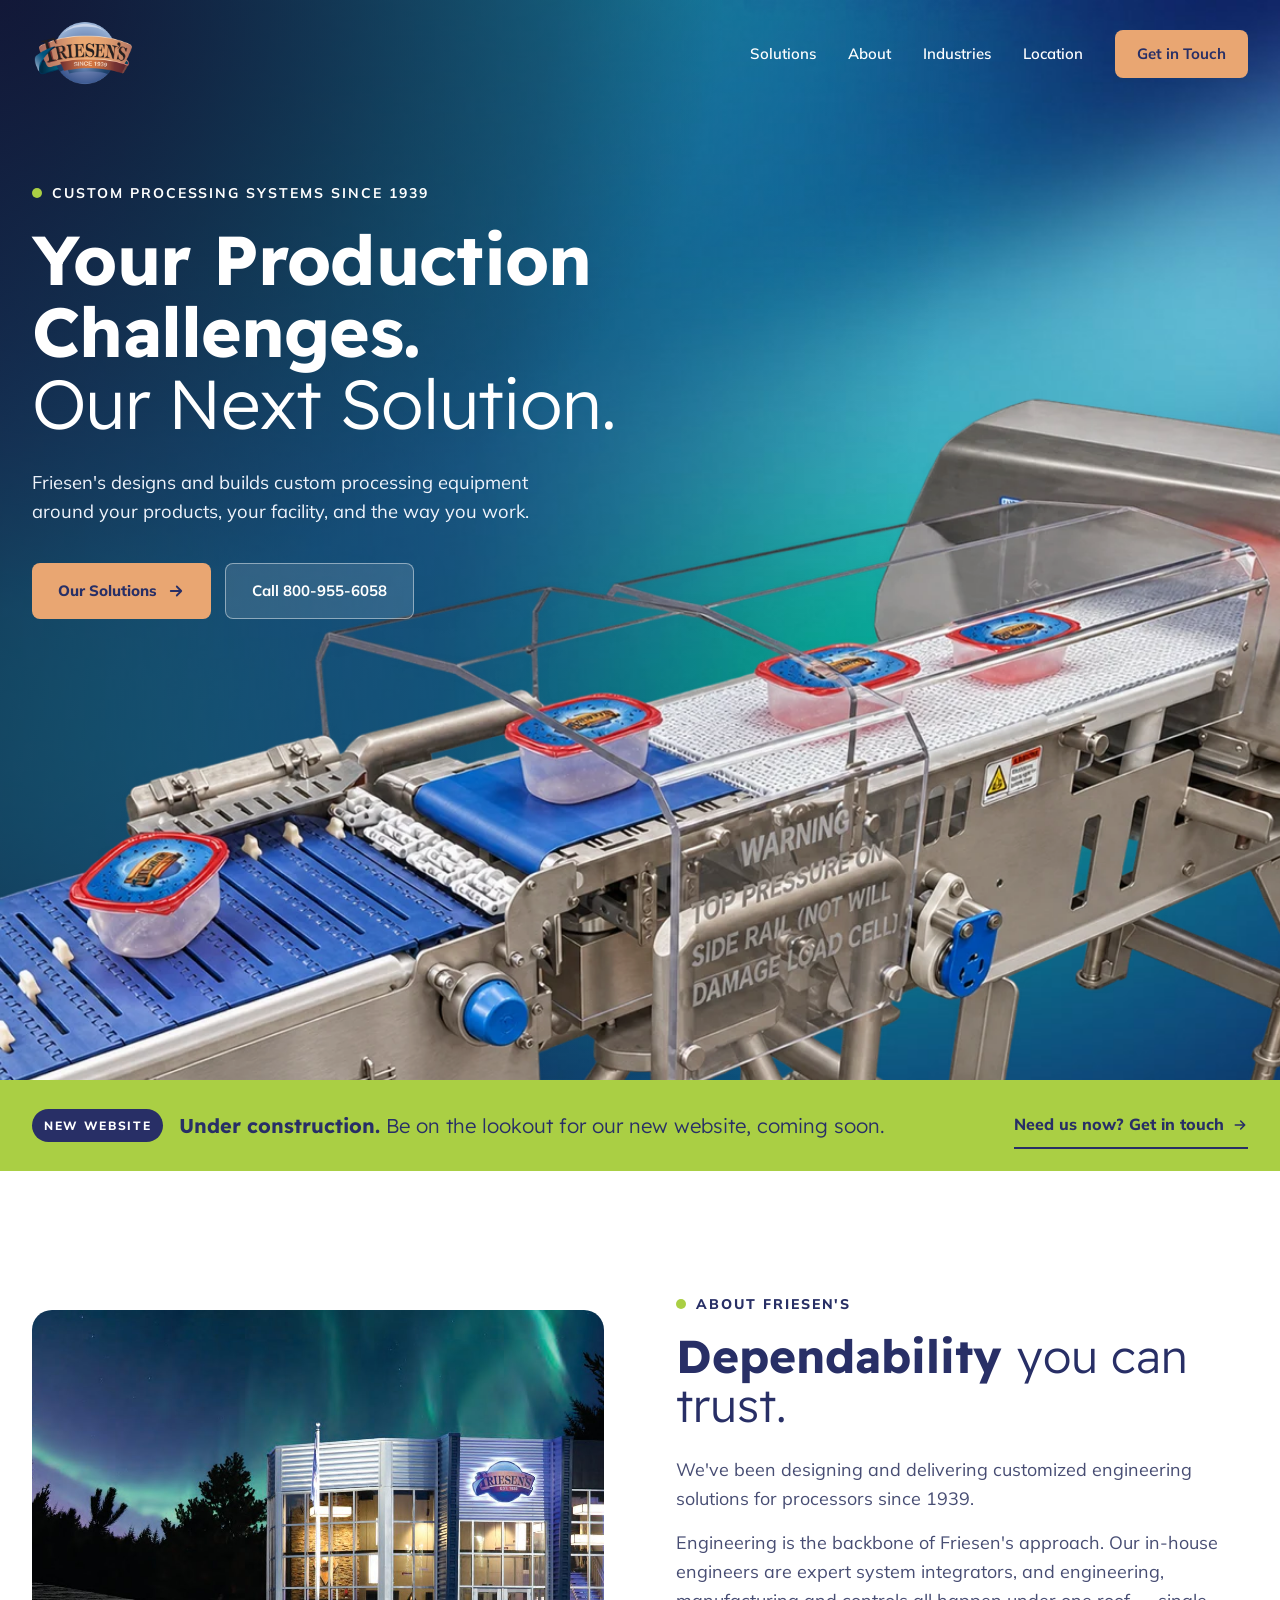
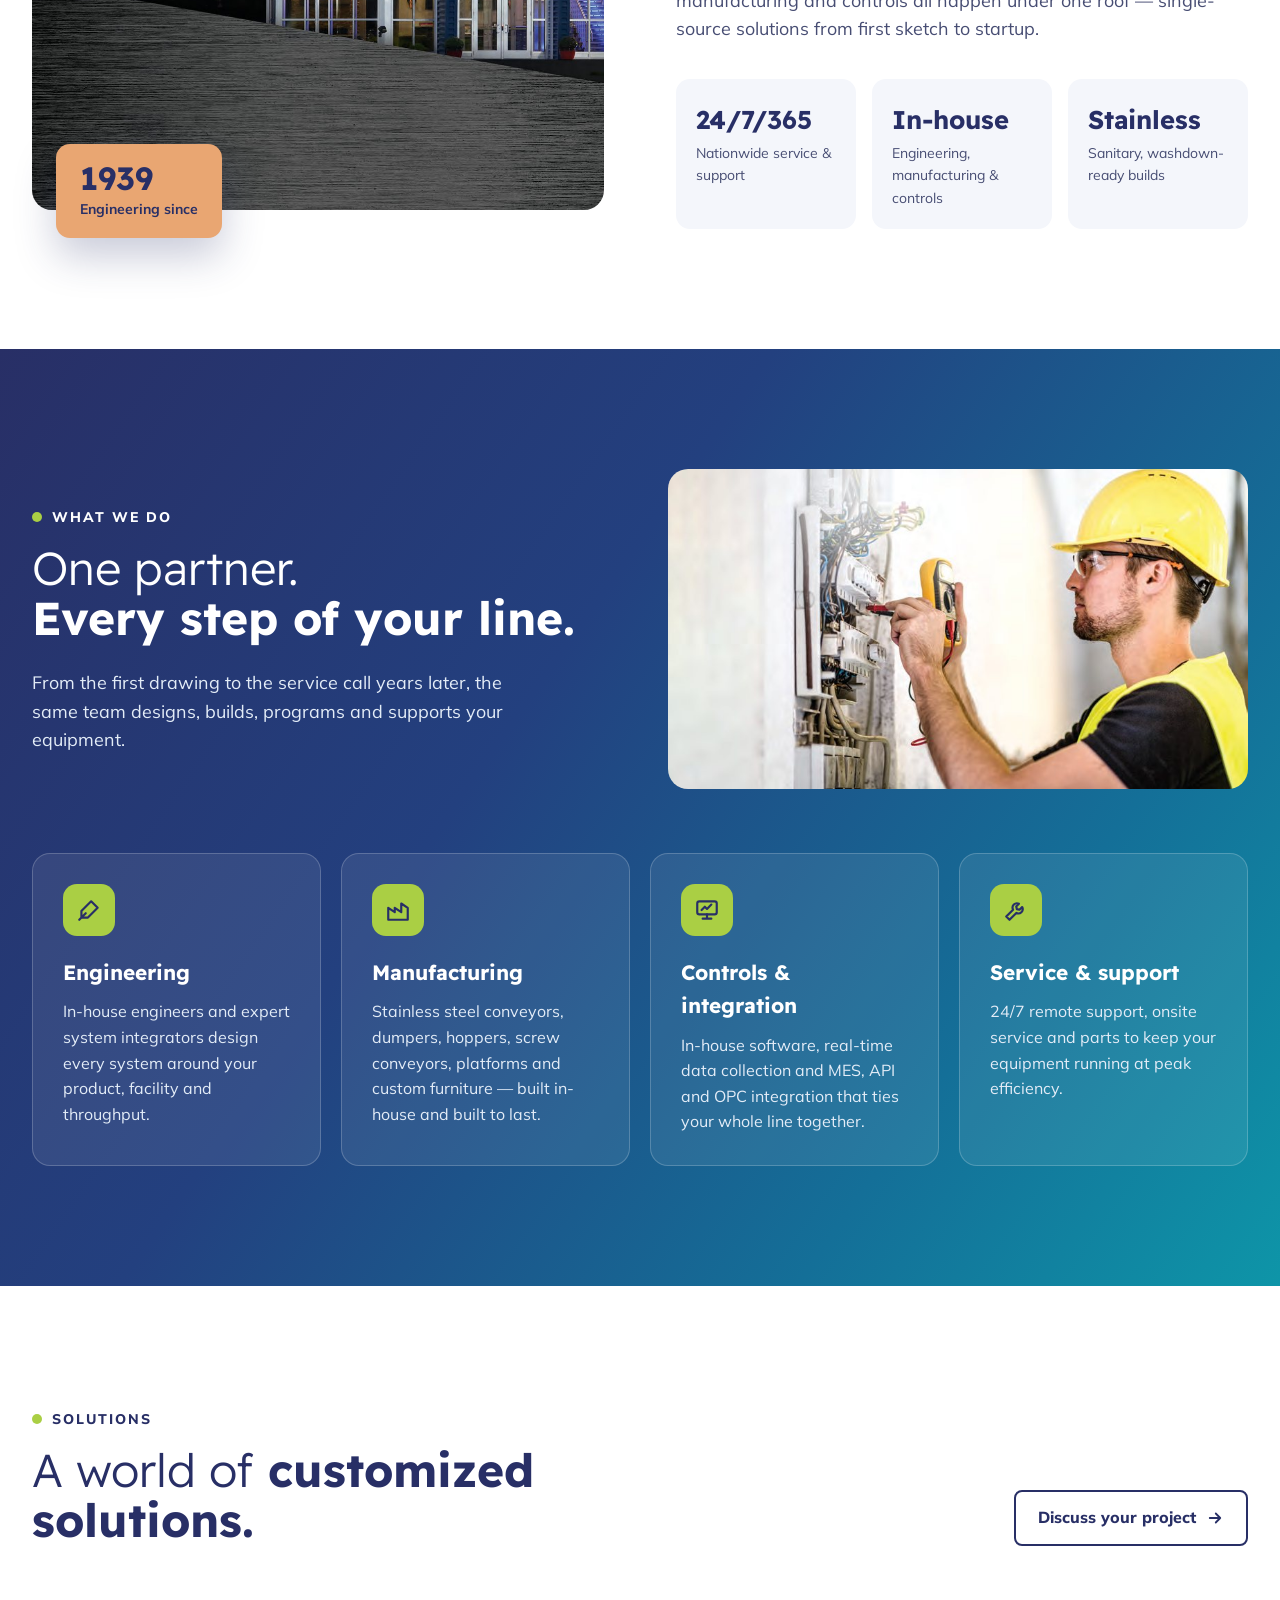
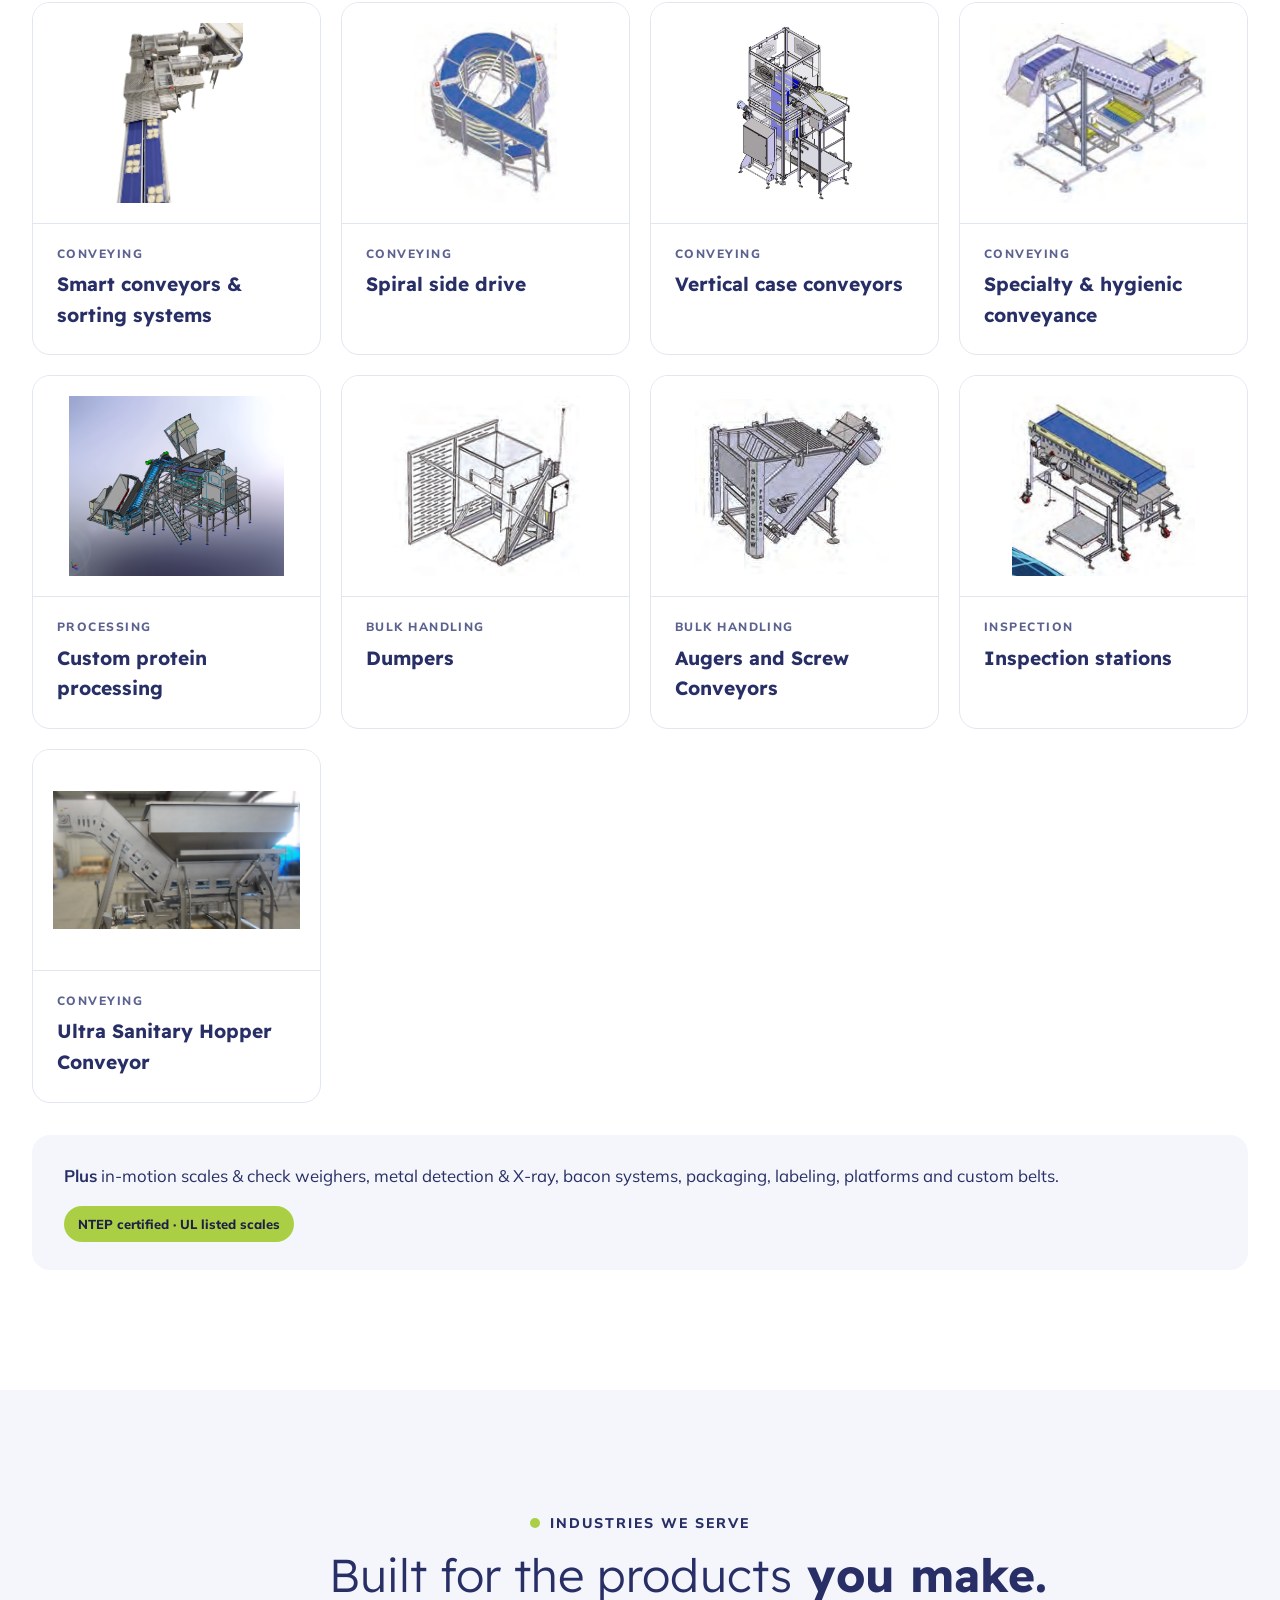
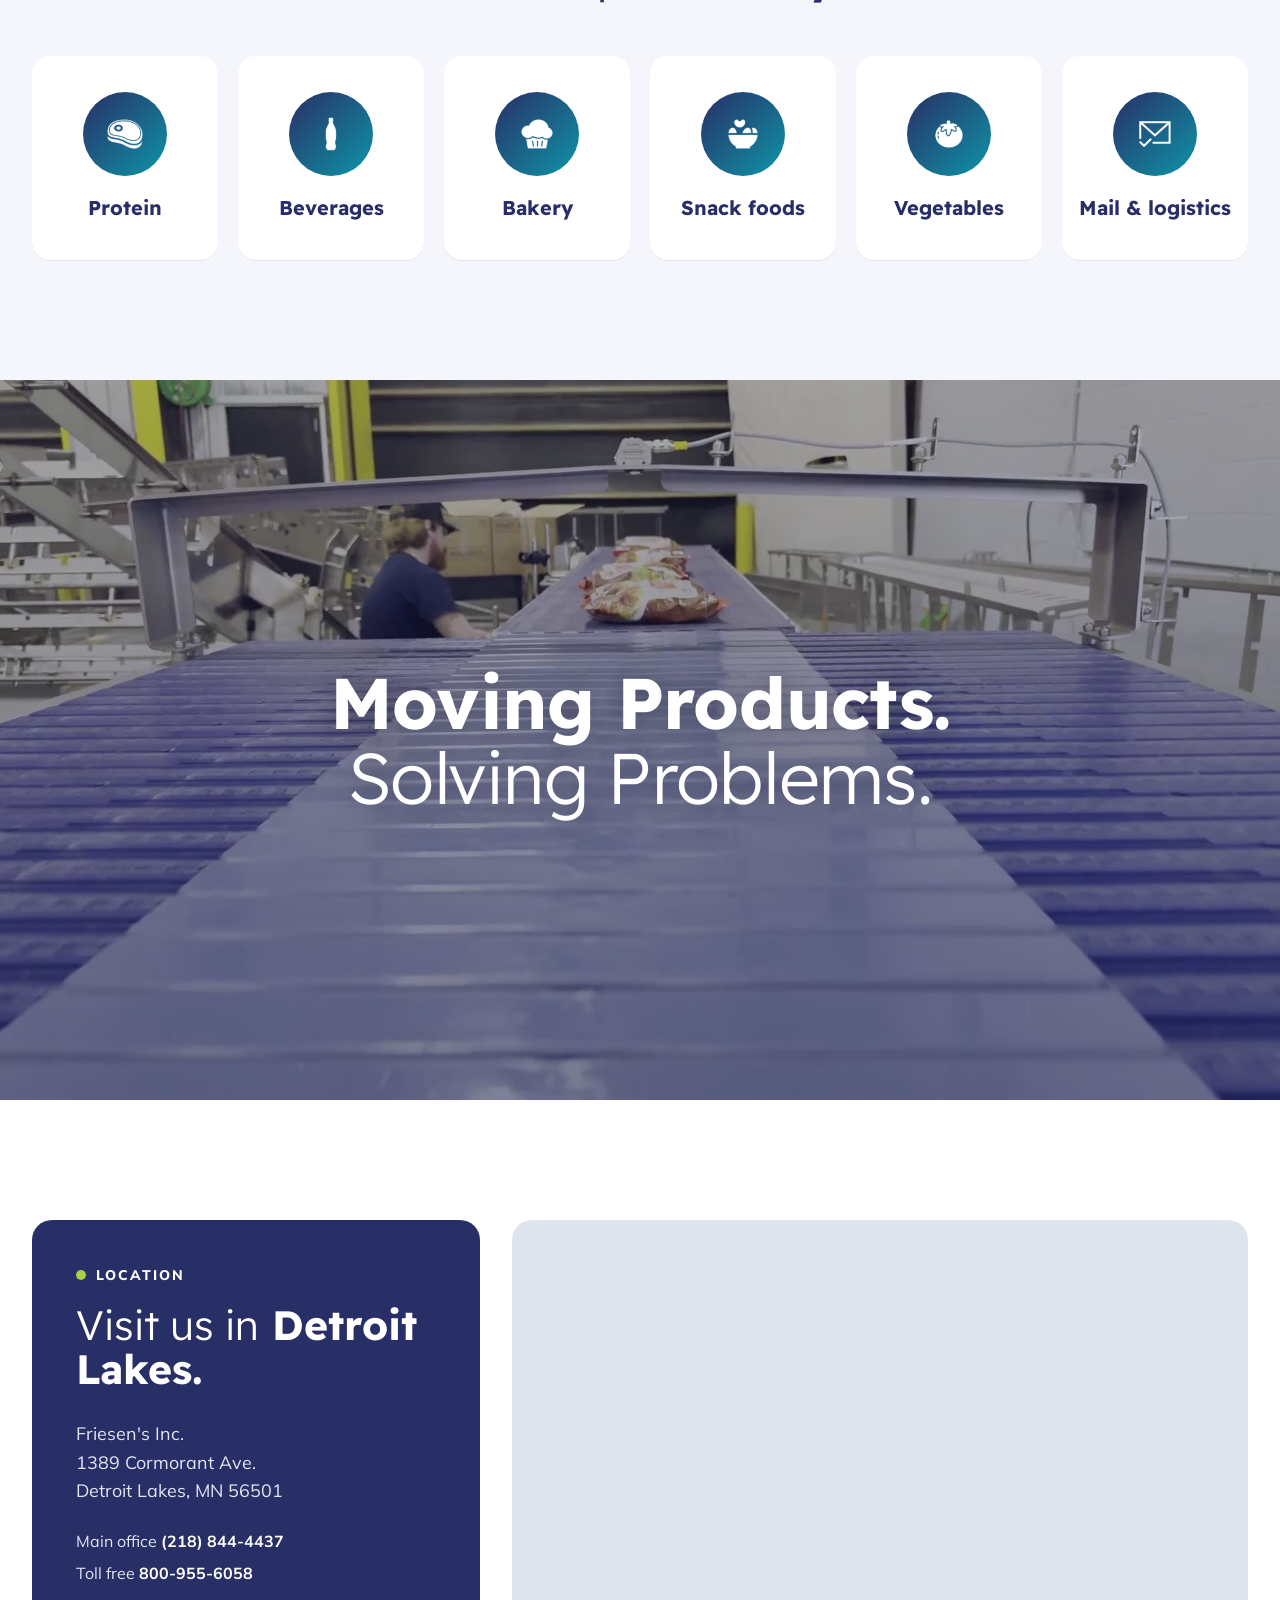
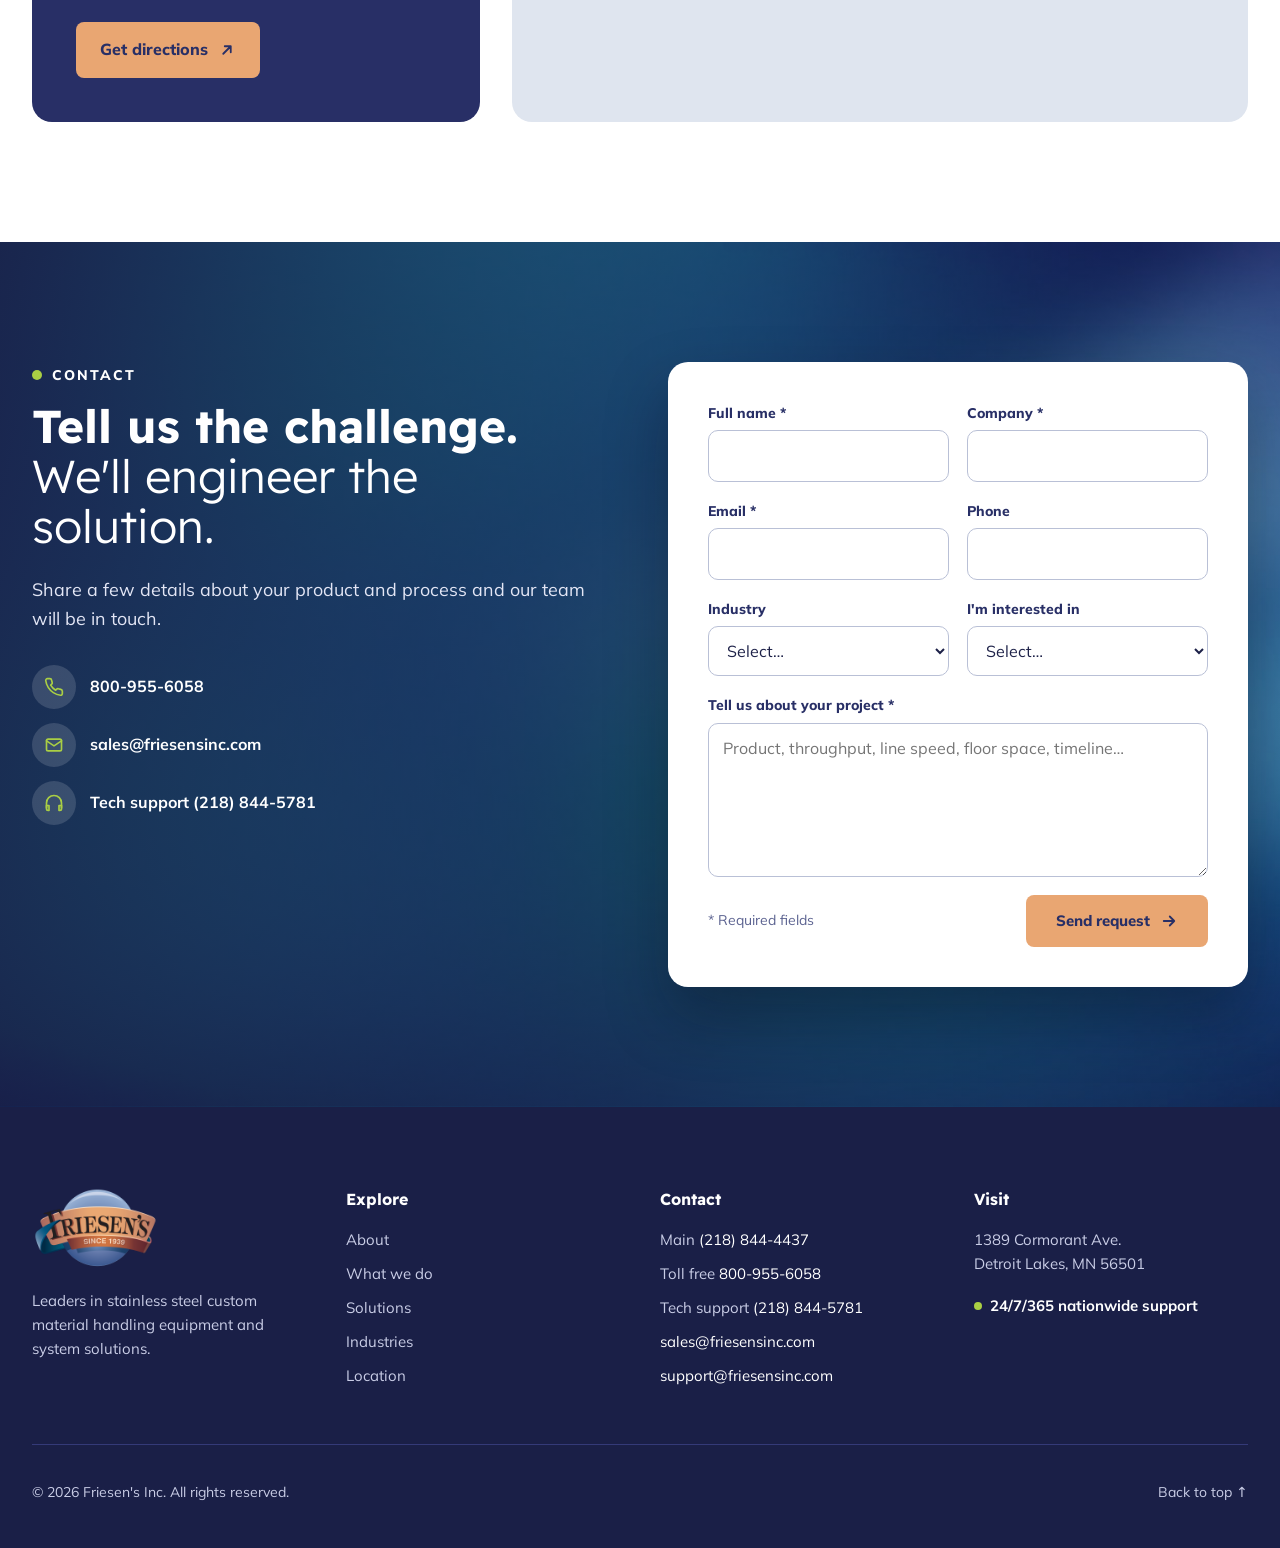
==== index.html @ 0dbba1cf "Fix mobile menu event binding" ====
<!doctype html>
<html lang="en">
<head>
<meta charset="utf-8">
<meta name="viewport" content="width=device-width, initial-scale=1">
<title>Friesen's Inc. — Custom Processing Equipment Since 1939</title>
<script src="./vendor/react.js"></script>
<script src="./vendor/react-dom.js"></script>
<script src="./support.js"></script>
</head>
<body>
<x-dc>
<helmet>
<link rel="preconnect" href="https://fonts.googleapis.com">
<link rel="stylesheet" href="https://fonts.googleapis.com/css2?family=Mulish:wght@400;600;700;800&amp;family=Readex+Pro:wght@300;700&amp;display=swap">
<style>
body{margin:0;background:#ffffff}
a{color:#282F66}a:hover{color:#1a1f47}
.mobile-menu-toggle{display:none}
@media (max-width: 760px){
  .site-header{padding:16px 20px!important;position:relative}
  .site-header__logo img{height:52px!important}
  .mobile-menu-toggle{display:inline-flex;align-items:center;justify-content:center;width:46px;height:46px;padding:0;border:1px solid rgba(255,255,255,.55);border-radius:8px;background:rgba(20,24,58,.55);color:#fff;cursor:pointer}
  .primary-nav{display:none!important;position:absolute;z-index:20;top:calc(100% - 4px);left:20px;right:20px;flex-direction:column;align-items:stretch!important;gap:4px!important;padding:12px;background:#282F66;border:1px solid rgba(255,255,255,.24);border-radius:12px;box-shadow:0 18px 36px rgba(8,10,30,.35)}
  .primary-nav.is-open{display:flex!important}
  .primary-nav a{padding:12px 14px!important}
  .primary-nav a:last-child{text-align:center;margin-top:4px}
}
</style>
</helmet>

<div style="font-family: 'Mulish', system-ui, sans-serif; color: #1d2148; background: #ffffff; width: 100%; line-height: 1.6; overflow-x: hidden">

<!-- HERO -->
<section id="top" style="position: relative; overflow: hidden; background-color: #1a1f47; background-image: linear-gradient(100deg, rgba(20,24,58,0.82) 0%, rgba(20,24,58,0.5) 38%, rgba(20,24,58,0) 68%), radial-gradient(ellipse at 0% 0%, rgba(8,10,30,0.9) 0%, rgba(8,10,30,0) 40%), url('./assets/1eb6f1b08d95fac8ca7e5b9ccd2fb1bd.jpg'); background-size: cover; background-position: center; color: #ffffff">
<header class="site-header" style="max-width: 1280px; margin: 0 auto; padding: 20px 32px; display: flex; flex-wrap: wrap; align-items: center; justify-content: space-between; gap: 16px">
<a class="site-header__logo" href="#top" style="display: block"><img src="./assets/1e3516575b241b6e0405d7996ae8eb9e.png" alt="Friesen's — Since 1939" style="height: 68px; width: auto; display: block"></a>
<button class="mobile-menu-toggle" type="button" aria-controls="primary-navigation" aria-expanded="false" aria-label="Open navigation menu"><svg width="24" height="24" viewBox="0 0 24 24" fill="none" stroke="currentColor" stroke-width="2.4" stroke-linecap="round" aria-hidden="true"><path d="M4 7h16M4 12h16M4 17h16"></path></svg></button>
<nav id="primary-navigation" class="primary-nav" aria-label="Main" style="display: flex; flex-wrap: wrap; align-items: center; gap: 4px 32px; font-size: 15px; font-weight: 600">
<a href="#solutions" style="color: #ffffff; text-decoration: none; padding: 12px 0">Solutions</a>
<a href="#about" style="color: #ffffff; text-decoration: none; padding: 12px 0">About</a>
<a href="#industries" style="color: #ffffff; text-decoration: none; padding: 12px 0">Industries</a>
<a href="#location" style="color: #ffffff; text-decoration: none; padding: 12px 0">Location</a>
<a href="#contact" style="color: #282F66; background: #E9A672; text-decoration: none; padding: 12px 22px; border-radius: 8px; font-weight: 700">Get in Touch</a>
</nav>
</header>

<div style="max-width: 1280px; margin: 0 auto; padding: 72px 32px 0">
<div style="max-width: 640px; position: relative; z-index: 2">
<p style="margin: 0 0 20px; display: inline-flex; align-items: center; gap: 10px; font-size: 14px; font-weight: 700; letter-spacing: 0.14em; text-transform: uppercase; color: #ffffff"><span style="width: 10px; height: 10px; border-radius: 50%; background: #AACF44; display: inline-block"></span>Custom processing systems since 1939</p>
<h1 style="margin: 0; font-family: 'Readex Pro', sans-serif; font-size: clamp(2.6rem, 5.4vw, 4.6rem); line-height: 1.04; letter-spacing: -0.01em"><span style="font-weight: 700; display: block">Your Production Challenges.</span><span style="font-weight: 300; display: block">Our Next Solution.</span></h1>
<p style="margin: 28px 0 0; max-width: 520px; font-size: 1.15rem; color: #eef3fb">Friesen's designs and builds custom processing equipment around your products, your facility, and the way you work.</p>
<div style="margin-top: 36px; display: flex; flex-wrap: wrap; gap: 14px">
<a href="#solutions" style="display: inline-flex; align-items: center; gap: 10px; background: #E9A672; color: #282F66; font-weight: 800; font-size: 15px; text-decoration: none; padding: 15px 26px; border-radius: 8px">Our Solutions <svg width="18" height="18" viewBox="0 0 24 24" fill="none" stroke="#282F66" stroke-width="2.4" stroke-linecap="round" stroke-linejoin="round" aria-hidden="true"><path d="M5 12h14M13 6l6 6-6 6"></path></svg></a>
<a href="tel:+18009556058" style="display: inline-flex; align-items: center; background: rgba(255,255,255,0.12); border: 1px solid rgba(255,255,255,0.45); color: #ffffff; font-weight: 700; font-size: 15px; text-decoration: none; padding: 15px 26px; border-radius: 8px">Call 800-955-6058</a>
</div>
</div>
</div>
<div style="display: flex; justify-content: flex-end; margin-top: clamp(-330px, calc((900px - 100vw) * 0.6), 0px)">
<img src="./assets/5bc4ce39b99a228aa10eaa068e9ea340.webp" alt="Friesen's stainless steel in-motion check weigher conveying four sealed containers" style="width: 1519px; height: 729px; display: block; margin-right: -2%; margin-bottom: -40px; object-fit: cover; object-position: 50% 0.0006%">
</div>
</section>

<!-- COMING SOON BANNER -->
<section aria-label="New website announcement" style="background: #AACF44; color: #282F66; position: relative; z-index: 3">
<div style="max-width: 1280px; margin: 0 auto; padding: 22px 32px; display: flex; flex-wrap: wrap; align-items: center; justify-content: space-between; gap: 14px 32px">
<div style="display: flex; align-items: center; gap: 16px; flex-wrap: wrap">
<span style="background: #282F66; color: #ffffff; font-size: 12px; font-weight: 800; letter-spacing: 0.14em; text-transform: uppercase; padding: 7px 12px; border-radius: 999px">New website</span>
<p style="margin: 0; font-family: 'Readex Pro', sans-serif; font-size: 1.25rem; line-height: 1.3"><span style="font-weight: 700">Under construction.</span> <span style="font-weight: 300">Be on the lookout for our new website, coming soon.</span></p>
</div>
<a href="#contact" style="display: inline-flex; align-items: center; gap: 8px; color: #282F66; font-weight: 800; text-decoration: none; padding: 10px 0; border-bottom: 2px solid #282F66">Need us now? Get in touch <svg width="16" height="16" viewBox="0 0 24 24" fill="none" stroke="#282F66" stroke-width="2.4" stroke-linecap="round" stroke-linejoin="round" aria-hidden="true"><path d="M5 12h14M13 6l6 6-6 6"></path></svg></a>
</div>
</section>

<!-- ABOUT -->
<section id="about" style="background: #ffffff">
<div style="max-width: 1280px; margin: 0 auto; padding: 120px 32px; display: grid; grid-template-columns: repeat(auto-fit, minmax(320px, 1fr)); gap: 72px; align-items: center">
<div style="position: relative">
<img src="./assets/18409050f7048c1a2decdba805d5f744.jpg" alt="Friesen's headquarters in Detroit Lakes, Minnesota, under the northern lights" style="width: 100%; height: 500px; object-fit: cover; border-radius: 20px; display: block">
<div style="position: absolute; left: 24px; bottom: -28px; background: #E9A672; color: #282F66; border-radius: 14px; padding: 18px 24px; box-shadow: 0 18px 40px rgba(40,47,102,0.25)">
<p style="margin: 0; font-family: 'Readex Pro', sans-serif; font-weight: 700; font-size: 2rem; line-height: 1">1939</p>
<p style="margin: 4px 0 0; font-size: 14px; font-weight: 700">Engineering since</p>
</div>
</div>
<div>
<p style="margin: 0 0 16px; display: inline-flex; align-items: center; gap: 10px; font-size: 14px; font-weight: 800; letter-spacing: 0.14em; text-transform: uppercase; color: #282F66"><span style="width: 10px; height: 10px; border-radius: 50%; background: #AACF44; display: inline-block"></span>About Friesen's</p>
<h2 style="margin: 0; font-family: 'Readex Pro', sans-serif; font-size: clamp(2.1rem, 3.6vw, 3.1rem); line-height: 1.08; color: #282F66"><span style="font-weight: 700">Dependability</span> <span style="font-weight: 300">you can trust.</span></h2>
<p style="margin: 24px 0 0; font-size: 1.12rem; color: #474d73">We've been designing and delivering customized engineering solutions for processors since 1939.</p>
<p style="margin: 16px 0 0; font-size: 1.12rem; color: #474d73">Engineering is the backbone of Friesen's approach. Our in-house engineers are expert system integrators, and engineering, manufacturing and controls all happen under one roof — single-source solutions from first sketch to startup.</p>
<div style="margin-top: 36px; display: grid; grid-template-columns: repeat(auto-fit, minmax(150px, 1fr)); gap: 16px">
<div style="background: #f4f6fb; border-radius: 14px; padding: 20px"><p style="margin: 0; font-family: 'Readex Pro', sans-serif; font-weight: 700; font-size: 1.6rem; color: #282F66">24/7/365</p><p style="margin: 2px 0 0; font-size: 14px; color: #474d73">Nationwide service &amp; support</p></div>
<div style="background: #f4f6fb; border-radius: 14px; padding: 20px"><p style="margin: 0; font-family: 'Readex Pro', sans-serif; font-weight: 700; font-size: 1.6rem; color: #282F66">In-house</p><p style="margin: 2px 0 0; font-size: 14px; color: #474d73">Engineering, manufacturing &amp; controls</p></div>
<div style="background: #f4f6fb; border-radius: 14px; padding: 20px"><p style="margin: 0; font-family: 'Readex Pro', sans-serif; font-weight: 700; font-size: 1.6rem; color: #282F66">Stainless</p><p style="margin: 2px 0 0; font-size: 14px; color: #474d73">Sanitary, washdown-ready builds</p></div>
</div>
</div>
</div>
</section>

<!-- WHAT WE DO -->
<section id="what" style="background: linear-gradient(125deg, #282F66 0%, #23407f 40%, #146f98 75%, #0e95a8 100%); color: #ffffff">
<div style="max-width: 1280px; margin: 0 auto; padding: 120px 32px">
<div style="display: grid; grid-template-columns: repeat(auto-fit, minmax(320px, 1fr)); gap: 56px; align-items: center">
<div>
<p style="margin: 0 0 16px; display: inline-flex; align-items: center; gap: 10px; font-size: 14px; font-weight: 800; letter-spacing: 0.14em; text-transform: uppercase; color: #ffffff"><span style="width: 10px; height: 10px; border-radius: 50%; background: #AACF44; display: inline-block"></span>What we do</p>
<h2 style="margin: 0; font-family: 'Readex Pro', sans-serif; font-size: clamp(2.1rem, 3.6vw, 3.1rem); line-height: 1.08"><span style="font-weight: 300">One partner.</span> <br><span style="font-weight: 700">Every step of your line.</span></h2>
<p style="margin: 24px 0 0; max-width: 520px; font-size: 1.12rem; color: #e3ecf7">From the first drawing to the service call years later, the same team designs, builds, programs and supports your equipment.</p>
</div>
<img src="./assets/85c69e1c82241e911e6d412fada69264.jpg" alt="Friesen's service technician working on an equipment control panel" style="width: 100%; height: 320px; object-fit: cover; object-position: 70% center; border-radius: 20px; display: block">
</div>
<div style="margin-top: 64px; display: grid; grid-template-columns: repeat(auto-fit, minmax(240px, 1fr)); gap: 20px">
<div style="background: rgba(255,255,255,0.08); border: 1px solid rgba(255,255,255,0.2); border-radius: 18px; padding: 30px">
<div style="width: 52px; height: 52px; border-radius: 14px; background: #AACF44; display: flex; align-items: center; justify-content: center"><svg width="26" height="26" viewBox="0 0 24 24" fill="none" stroke="#282F66" stroke-width="2" stroke-linecap="round" stroke-linejoin="round" aria-hidden="true"><path d="M3 21l6-6M14 4l6 6-9 9H5v-6z"></path></svg></div>
<h3 style="margin: 20px 0 10px; font-family: 'Readex Pro', sans-serif; font-weight: 700; font-size: 1.3rem">Engineering</h3>
<p style="margin: 0; color: #e3ecf7">In-house engineers and expert system integrators design every system around your product, facility and throughput.</p>
</div>
<div style="background: rgba(255,255,255,0.08); border: 1px solid rgba(255,255,255,0.2); border-radius: 18px; padding: 30px">
<div style="width: 52px; height: 52px; border-radius: 14px; background: #AACF44; display: flex; align-items: center; justify-content: center"><svg width="26" height="26" viewBox="0 0 24 24" fill="none" stroke="#282F66" stroke-width="2" stroke-linecap="round" stroke-linejoin="round" aria-hidden="true"><path d="M3 21V10l6 4V10l6 4V6l6 4v11z"></path></svg></div>
<h3 style="margin: 20px 0 10px; font-family: 'Readex Pro', sans-serif; font-weight: 700; font-size: 1.3rem">Manufacturing</h3>
<p style="margin: 0; color: #e3ecf7">Stainless steel conveyors, dumpers, hoppers, screw conveyors, platforms and custom furniture — built in-house and built to last.</p>
</div>
<div style="background: rgba(255,255,255,0.08); border: 1px solid rgba(255,255,255,0.2); border-radius: 18px; padding: 30px">
<div style="width: 52px; height: 52px; border-radius: 14px; background: #AACF44; display: flex; align-items: center; justify-content: center"><svg width="26" height="26" viewBox="0 0 24 24" fill="none" stroke="#282F66" stroke-width="2" stroke-linecap="round" stroke-linejoin="round" aria-hidden="true"><rect x="3" y="4" width="18" height="12" rx="2"></rect><path d="M8 20h8M12 16v4M7 12l3-3 2 2 4-4"></path></svg></div>
<h3 style="margin: 20px 0 10px; font-family: 'Readex Pro', sans-serif; font-weight: 700; font-size: 1.3rem">Controls &amp; integration</h3>
<p style="margin: 0; color: #e3ecf7">In-house software, real-time data collection and MES, API and OPC integration that ties your whole line together.</p>
</div>
<div style="background: rgba(255,255,255,0.08); border: 1px solid rgba(255,255,255,0.2); border-radius: 18px; padding: 30px">
<div style="width: 52px; height: 52px; border-radius: 14px; background: #AACF44; display: flex; align-items: center; justify-content: center"><svg width="26" height="26" viewBox="0 0 24 24" fill="none" stroke="#282F66" stroke-width="2" stroke-linecap="round" stroke-linejoin="round" aria-hidden="true"><path d="M14.7 6.3a4 4 0 0 0-5.4 5.4L3 18l3 3 6.3-6.3a4 4 0 0 0 5.4-5.4l-2.5 2.5-2.4-.6-.6-2.4z"></path></svg></div>
<h3 style="margin: 20px 0 10px; font-family: 'Readex Pro', sans-serif; font-weight: 700; font-size: 1.3rem">Service &amp; support</h3>
<p style="margin: 0; color: #e3ecf7">24/7 remote support, onsite service and parts to keep your equipment running at peak efficiency.</p>
</div>
</div>
</div>
</section>

<!-- SOLUTIONS -->
<section id="solutions" style="background: #ffffff">
<div style="max-width: 1280px; margin: 0 auto; padding: 120px 32px">
<div style="display: flex; flex-wrap: wrap; justify-content: space-between; align-items: flex-end; gap: 24px">
<div style="max-width: 640px">
<p style="margin: 0 0 16px; display: inline-flex; align-items: center; gap: 10px; font-size: 14px; font-weight: 800; letter-spacing: 0.14em; text-transform: uppercase; color: #282F66"><span style="width: 10px; height: 10px; border-radius: 50%; background: #AACF44; display: inline-block"></span>Solutions</p>
<h2 style="margin: 0; font-family: 'Readex Pro', sans-serif; font-size: clamp(2.1rem, 3.6vw, 3.1rem); line-height: 1.08; color: #282F66"><span style="font-weight: 300">A world of</span> <span style="font-weight: 700">customized solutions.</span></h2>
</div>
<a href="#contact" style="display: inline-flex; align-items: center; gap: 10px; border: 2px solid #282F66; color: #282F66; font-weight: 800; text-decoration: none; padding: 13px 22px; border-radius: 8px">Discuss your project <svg width="18" height="18" viewBox="0 0 24 24" fill="none" stroke="#282F66" stroke-width="2.4" stroke-linecap="round" stroke-linejoin="round" aria-hidden="true"><path d="M5 12h14M13 6l6 6-6 6"></path></svg></a>
</div>
<div style="margin-top: 56px; display: grid; grid-template-columns: repeat(auto-fit, minmax(250px, 1fr)); gap: 20px">
<article style="border: 1px solid #e2e6f0; border-radius: 18px; overflow: hidden; background: #ffffff"><div style="height: 220px; background: #ffffff; display: flex; align-items: center; justify-content: center; padding: 20px; box-sizing: border-box"><img src="./assets/collator.jpg" alt="Smart conveyors and sorting systems" style="max-width: 100%; max-height: 100%; object-fit: contain; display: block"></div><div style="padding: 20px 24px 24px; border-top: 1px solid #e2e6f0"><p style="margin: 0; font-size: 12px; font-weight: 800; letter-spacing: 0.12em; text-transform: uppercase; color: #5b6290">Conveying</p><h3 style="margin: 6px 0 0; font-family: 'Readex Pro', sans-serif; font-weight: 700; font-size: 1.2rem; color: #282F66">Smart conveyors &amp; sorting systems</h3></div></article>
<article style="border: 1px solid #e2e6f0; border-radius: 18px; overflow: hidden; background: #ffffff"><div style="height: 220px; background: #ffffff; display: flex; align-items: center; justify-content: center; padding: 20px; box-sizing: border-box"><img src="./assets/fa4b4d846d89e28dd149f9c41123727f.jpg" alt="Spiral side drive conveyor" style="max-width: 100%; max-height: 100%; object-fit: contain; display: block"></div><div style="padding: 20px 24px 24px; border-top: 1px solid #e2e6f0"><p style="margin: 0; font-size: 12px; font-weight: 800; letter-spacing: 0.12em; text-transform: uppercase; color: #5b6290">Conveying</p><h3 style="margin: 6px 0 0; font-family: 'Readex Pro', sans-serif; font-weight: 700; font-size: 1.2rem; color: #282F66">Spiral side drive</h3></div></article>
<article style="border: 1px solid #e2e6f0; border-radius: 18px; overflow: hidden; background: #ffffff"><div style="height: 220px; background: #ffffff; display: flex; align-items: center; justify-content: center; padding: 20px; box-sizing: border-box"><img src="./assets/685ecee85859548f164c4c062e20130c.jpg" alt="Friesen's vertical case conveyor with guarded tower and infeed and outfeed conveyors" style="max-width: 100%; max-height: 100%; object-fit: contain; display: block"></div><div style="padding: 20px 24px 24px; border-top: 1px solid #e2e6f0"><p style="margin: 0; font-size: 12px; font-weight: 800; letter-spacing: 0.12em; text-transform: uppercase; color: #5b6290">Conveying</p><h3 style="margin: 6px 0 0; font-family: 'Readex Pro', sans-serif; font-weight: 700; font-size: 1.2rem; color: #282F66">Vertical case conveyors</h3></div></article>
<article style="border: 1px solid #e2e6f0; border-radius: 18px; overflow: hidden; background: #ffffff"><div style="height: 220px; background: #ffffff; display: flex; align-items: center; justify-content: center; padding: 20px; box-sizing: border-box"><img src="./assets/6e0afd8aef1d6e9126657211b9696d10.jpg" alt="Specialty and hygienic conveyance" style="max-width: 100%; max-height: 100%; object-fit: contain; display: block"></div><div style="padding: 20px 24px 24px; border-top: 1px solid #e2e6f0"><p style="margin: 0; font-size: 12px; font-weight: 800; letter-spacing: 0.12em; text-transform: uppercase; color: #5b6290">Conveying</p><h3 style="margin: 6px 0 0; font-family: 'Readex Pro', sans-serif; font-weight: 700; font-size: 1.2rem; color: #282F66">Specialty &amp; hygienic conveyance</h3></div></article>
<article style="border: 1px solid #e2e6f0; border-radius: 18px; overflow: hidden; background: #ffffff"><div style="height: 220px; background: #ffffff; display: flex; align-items: center; justify-content: center; padding: 20px; box-sizing: border-box"><img src="./assets/custom-protein-processing.png" alt="Custom protein processing equipment" style="max-width: 100%; max-height: 100%; object-fit: contain; display: block"></div><div style="padding: 20px 24px 24px; border-top: 1px solid #e2e6f0"><p style="margin: 0; font-size: 12px; font-weight: 800; letter-spacing: 0.12em; text-transform: uppercase; color: #5b6290">Processing</p><h3 style="margin: 6px 0 0; font-family: 'Readex Pro', sans-serif; font-weight: 700; font-size: 1.2rem; color: #282F66">Custom protein processing</h3></div></article>
<article style="border: 1px solid #e2e6f0; border-radius: 18px; overflow: hidden; background: #ffffff"><div style="height: 220px; background: #ffffff; display: flex; align-items: center; justify-content: center; padding: 20px; box-sizing: border-box"><img src="./assets/dumper.png" alt="Dumper" style="max-width: 100%; max-height: 100%; object-fit: contain; display: block"></div><div style="padding: 20px 24px 24px; border-top: 1px solid #e2e6f0"><p style="margin: 0; font-size: 12px; font-weight: 800; letter-spacing: 0.12em; text-transform: uppercase; color: #5b6290">Bulk handling</p><h3 style="margin: 6px 0 0; font-family: 'Readex Pro', sans-serif; font-weight: 700; font-size: 1.2rem; color: #282F66">Dumpers</h3></div></article>
<article style="border: 1px solid #e2e6f0; border-radius: 18px; overflow: hidden; background: #ffffff"><div style="height: 220px; background: #ffffff; display: flex; align-items: center; justify-content: center; padding: 20px; box-sizing: border-box"><img src="./assets/534174ec45a9ef37d22b2ddf95ccb1c2.jpg" alt="Augers and Screw Conveyors" style="max-width: 100%; max-height: 100%; object-fit: contain; display: block"></div><div style="padding: 20px 24px 24px; border-top: 1px solid #e2e6f0"><p style="margin: 0; font-size: 12px; font-weight: 800; letter-spacing: 0.12em; text-transform: uppercase; color: #5b6290">Bulk handling</p><h3 style="margin: 6px 0 0; font-family: 'Readex Pro', sans-serif; font-weight: 700; font-size: 1.2rem; color: #282F66">Augers and Screw Conveyors</h3></div></article>
<article style="border: 1px solid #e2e6f0; border-radius: 18px; overflow: hidden; background: #ffffff"><div style="height: 220px; background: #ffffff; display: flex; align-items: center; justify-content: center; padding: 20px; box-sizing: border-box"><img src="./assets/3187e63a925943d99ab60d3bec686664.jpg" alt="Inspection station" style="max-width: 100%; max-height: 100%; object-fit: contain; display: block"></div><div style="padding: 20px 24px 24px; border-top: 1px solid #e2e6f0"><p style="margin: 0; font-size: 12px; font-weight: 800; letter-spacing: 0.12em; text-transform: uppercase; color: #5b6290">Inspection</p><h3 style="margin: 6px 0 0; font-family: 'Readex Pro', sans-serif; font-weight: 700; font-size: 1.2rem; color: #282F66">Inspection stations</h3></div></article>
<article style="border: 1px solid #e2e6f0; border-radius: 18px; overflow: hidden; background: #ffffff"><div style="height: 220px; background: #ffffff; display: flex; align-items: center; justify-content: center; padding: 20px; box-sizing: border-box"><img src="./assets/ultra-sanitary-hopper-conveyor.jpg" alt="Ultra Sanitary Hopper Conveyor" style="max-width: 100%; max-height: 100%; object-fit: contain; display: block"></div><div style="padding: 20px 24px 24px; border-top: 1px solid #e2e6f0"><p style="margin: 0; font-size: 12px; font-weight: 800; letter-spacing: 0.12em; text-transform: uppercase; color: #5b6290">Conveying</p><h3 style="margin: 6px 0 0; font-family: 'Readex Pro', sans-serif; font-weight: 700; font-size: 1.2rem; color: #282F66">Ultra Sanitary Hopper Conveyor</h3></div></article>
</div>
<div style="margin-top: 32px; background: #f4f6fb; border-radius: 18px; padding: 28px 32px; display: flex; flex-wrap: wrap; align-items: center; justify-content: space-between; gap: 16px">
<p style="margin: 0; font-size: 1.05rem; color: #282F66"><strong>Plus</strong> in-motion scales &amp; check weighers, metal detection &amp; X-ray, bacon systems, packaging, labeling, platforms and custom belts.</p>
<span style="display: inline-flex; align-items: center; gap: 8px; background: #AACF44; color: #1d2148; font-size: 13px; font-weight: 800; padding: 8px 14px; border-radius: 999px">NTEP certified · UL listed scales</span>
</div>
</div>
</section>

<!-- INDUSTRIES -->
<section id="industries" style="background: #f4f6fb">
<div style="max-width: 1280px; margin: 0 auto; padding: 120px 32px">
<div style="text-align: center; max-width: 680px; margin: 0 auto">
<p style="margin: 0 0 16px; display: inline-flex; align-items: center; gap: 10px; font-size: 14px; font-weight: 800; letter-spacing: 0.14em; text-transform: uppercase; color: #282F66"><span style="width: 10px; height: 10px; border-radius: 50%; background: #AACF44; display: inline-block"></span>Industries we serve</p>
<h2 style="margin: 0; font-family: 'Readex Pro', sans-serif; font-size: clamp(2.1rem, 3.6vw, 3.1rem); line-height: 1.08; color: #282F66; width: 775px"><span style="font-weight: 300">Built for the products</span> <span style="font-weight: 700">you make.</span></h2>
</div>
<ul style="margin: 56px auto 0; padding: 0; list-style: none; display: grid; grid-template-columns: repeat(6, minmax(0, 1fr)); gap: clamp(10px, 2vw, 20px)">
<li style="background: #ffffff; border-radius: 18px; padding: clamp(18px, 3vw, 36px) 12px; display: flex; flex-direction: column; align-items: center; justify-content: center; text-align: center; gap: 16px; box-shadow: 0 1px 0 #e2e6f0"><div style="flex: 0 0 auto; width: clamp(56px, 7vw, 84px); height: clamp(56px, 7vw, 84px); border-radius: 50%; background: linear-gradient(135deg, #282F66 0%, #0e95a8 100%); display: flex; align-items: center; justify-content: center"><img src="./assets/295e43d3253833dabc4f1f564cb04486.png" alt="" style="height: 34px; width: auto; display: block"></div><h3 style="margin: 0; font-family: 'Readex Pro', sans-serif; font-weight: 700; font-size: 1.25rem; color: #282F66">Protein</h3></li>
<li style="background: #ffffff; border-radius: 18px; padding: clamp(18px, 3vw, 36px) 12px; display: flex; flex-direction: column; align-items: center; justify-content: center; text-align: center; gap: 16px; box-shadow: 0 1px 0 #e2e6f0"><div style="flex: 0 0 auto; width: clamp(56px, 7vw, 84px); height: clamp(56px, 7vw, 84px); border-radius: 50%; background: linear-gradient(135deg, #282F66 0%, #0e95a8 100%); display: flex; align-items: center; justify-content: center"><img src="./assets/8ae926a3d9b44478f7dff282a82527e7.png" alt="" style="height: 38px; width: auto; display: block"></div><h3 style="margin: 0; font-family: 'Readex Pro', sans-serif; font-weight: 700; font-size: 1.25rem; color: #282F66">Beverages</h3></li>
<li style="background: #ffffff; border-radius: 18px; padding: clamp(18px, 3vw, 36px) 12px; display: flex; flex-direction: column; align-items: center; justify-content: center; text-align: center; gap: 16px; box-shadow: 0 1px 0 #e2e6f0"><div style="flex: 0 0 auto; width: clamp(56px, 7vw, 84px); height: clamp(56px, 7vw, 84px); border-radius: 50%; background: linear-gradient(135deg, #282F66 0%, #0e95a8 100%); display: flex; align-items: center; justify-content: center"><img src="./assets/18a2df17e0c12a9792fff40748699b45.png" alt="" style="height: 34px; width: auto; display: block"></div><h3 style="margin: 0; font-family: 'Readex Pro', sans-serif; font-weight: 700; font-size: 1.25rem; color: #282F66">Bakery</h3></li>
<li style="background: #ffffff; border-radius: 18px; padding: clamp(18px, 3vw, 36px) 12px; display: flex; flex-direction: column; align-items: center; justify-content: center; text-align: center; gap: 16px; box-shadow: 0 1px 0 #e2e6f0"><div style="flex: 0 0 auto; width: clamp(56px, 7vw, 84px); height: clamp(56px, 7vw, 84px); border-radius: 50%; background: linear-gradient(135deg, #282F66 0%, #0e95a8 100%); display: flex; align-items: center; justify-content: center"><img src="./assets/956da7a851f1c8528d7c987c0936c2fe.png" alt="" style="height: 34px; width: auto; display: block"></div><h3 style="margin: 0; font-family: 'Readex Pro', sans-serif; font-weight: 700; font-size: 1.25rem; color: #282F66">Snack foods</h3></li>
<li style="background: #ffffff; border-radius: 18px; padding: clamp(18px, 3vw, 36px) 12px; display: flex; flex-direction: column; align-items: center; justify-content: center; text-align: center; gap: 16px; box-shadow: 0 1px 0 #e2e6f0"><div style="flex: 0 0 auto; width: clamp(56px, 7vw, 84px); height: clamp(56px, 7vw, 84px); border-radius: 50%; background: linear-gradient(135deg, #282F66 0%, #0e95a8 100%); display: flex; align-items: center; justify-content: center"><img src="./assets/170c478029fd85e4e6422478016e5f07.png" alt="" style="height: 32px; width: auto; display: block"></div><h3 style="margin: 0; font-family: 'Readex Pro', sans-serif; font-weight: 700; font-size: 1.25rem; color: #282F66">Vegetables</h3></li>
<li style="background: #ffffff; border-radius: 18px; padding: clamp(18px, 3vw, 36px) 12px; display: flex; flex-direction: column; align-items: center; justify-content: center; text-align: center; gap: 16px; box-shadow: 0 1px 0 #e2e6f0"><div style="flex: 0 0 auto; width: clamp(56px, 7vw, 84px); height: clamp(56px, 7vw, 84px); border-radius: 50%; background: linear-gradient(135deg, #282F66 0%, #0e95a8 100%); display: flex; align-items: center; justify-content: center"><img src="./assets/b05afef8497f34cfcb12bb4917030802.png" alt="" style="height: 30px; width: auto; display: block"></div><h3 style="margin: 0; font-family: 'Readex Pro', sans-serif; font-weight: 700; font-size: 1.25rem; color: #282F66">Mail &amp; logistics</h3></li>
</ul>
</div>
</section>

<!-- VIDEO -->
<section aria-label="Friesen's equipment in action" style="background: #1a1f47; position: relative; overflow: hidden">
<video src="./assets/a560711fcc227ad874af1a83048ce494.mp4" poster="./assets/8702c25fc15244f3c88e35e5ba2904e2.jpg" autoplay="" muted="" loop="" playsinline="" aria-label="Packaged product moving along a Friesen's blue modular belt conveyor on the shop floor" style="width: 100%; aspect-ratio: 16 / 9; max-height: 820px; object-fit: cover; display: block"></video>
<div style="position: absolute; inset: 0; background: linear-gradient(180deg, rgba(26,31,71,0.35) 0%, rgba(26,31,71,0.55) 100%); display: flex; align-items: center; justify-content: center; padding: 32px; box-sizing: border-box">
<h2 style="margin: 0; text-align: center; color: #ffffff; font-family: 'Readex Pro', sans-serif; font-size: clamp(2.2rem, 5.6vw, 5rem); line-height: 1.05; letter-spacing: -0.01em; text-shadow: 0 2px 24px rgba(10,14,40,0.35)"><span style="font-weight: 700; display: block">Moving Products.</span><span style="font-weight: 300; display: block">Solving Problems.</span></h2>
</div>
</section>

<!-- LOCATION -->
<section id="location" style="background: #ffffff">
<div style="max-width: 1280px; margin: 0 auto; padding: 120px 32px; display: flex; flex-wrap: wrap; gap: 32px; align-items: stretch">
<div style="flex: 1 1 340px; background: #282F66; color: #ffffff; border-radius: 20px; padding: 44px; box-sizing: border-box; display: flex; flex-direction: column">
<p style="margin: 0 0 16px; display: inline-flex; align-items: center; gap: 10px; font-size: 14px; font-weight: 800; letter-spacing: 0.14em; text-transform: uppercase"><span style="width: 10px; height: 10px; border-radius: 50%; background: #AACF44; display: inline-block"></span>Location</p>
<h2 style="margin: 0; font-family: 'Readex Pro', sans-serif; font-size: clamp(2rem, 3.2vw, 2.7rem); line-height: 1.08"><span style="font-weight: 300">Visit us in</span> <span style="font-weight: 700">Detroit Lakes.</span></h2>
<p style="margin: 28px 0 0; font-size: 1.12rem; color: #e3e6f5">Friesen's Inc.<br>1389 Cormorant Ave.<br>Detroit Lakes, MN 56501</p>
<div style="margin-top: 24px; display: grid; gap: 6px; color: #e3e6f5">
<p style="margin: 0">Main office <a href="tel:+12188444437" style="color: #ffffff; font-weight: 700; text-decoration: none">(218) 844-4437</a></p>
<p style="margin: 0">Toll free <a href="tel:+18009556058" style="color: #ffffff; font-weight: 700; text-decoration: none">800-955-6058</a></p>
</div>
<div style="margin-top: auto; padding-top: 36px"><a href="https://www.google.com/maps/search/?api=1&amp;query=1389+Cormorant+Ave+Detroit+Lakes+MN+56501" style="display: inline-flex; align-items: center; gap: 10px; background: #E9A672; color: #282F66; font-weight: 800; text-decoration: none; padding: 15px 24px; border-radius: 8px">Get directions <svg width="18" height="18" viewBox="0 0 24 24" fill="none" stroke="#282F66" stroke-width="2.4" stroke-linecap="round" stroke-linejoin="round" aria-hidden="true"><path d="M7 17L17 7M9 7h8v8"></path></svg></a></div>
</div>
<div style="flex: 2 1 520px; min-height: 460px; position: relative; border-radius: 20px; overflow: hidden; background: #dfe5ef">
<iframe title="Map showing Friesen's Inc. at 1389 Cormorant Ave., Detroit Lakes, Minnesota" src="https://www.google.com/maps?q=1389%20Cormorant%20Ave%2C%20Detroit%20Lakes%2C%20MN%2056501&amp;output=embed" loading="lazy" referrerpolicy="no-referrer-when-downgrade" style="position: absolute; inset: 0; width: 100%; height: 100%; border: 0; display: block"></iframe>
</div>
</div>
</section>

<!-- CONTACT -->
<section id="contact" style="background-color: #1a1f47; background-image: linear-gradient(90deg, rgba(26,31,71,0.92) 0%, rgba(26,31,71,0.7) 50%, rgba(26,31,71,0.35) 100%), url('./assets/1eb6f1b08d95fac8ca7e5b9ccd2fb1bd.jpg'); background-size: cover; background-position: center; color: #ffffff">
<div style="max-width: 1280px; margin: 0 auto; padding: 120px 32px; display: grid; grid-template-columns: repeat(auto-fit, minmax(min(100%, 300px), 1fr)); gap: 56px; align-items: start">
<div>
<p style="margin: 0 0 16px; display: inline-flex; align-items: center; gap: 10px; font-size: 14px; font-weight: 800; letter-spacing: 0.14em; text-transform: uppercase"><span style="width: 10px; height: 10px; border-radius: 50%; background: #AACF44; display: inline-block"></span>Contact</p>
<h2 style="margin: 0; font-family: 'Readex Pro', sans-serif; font-size: clamp(2.1rem, 3.6vw, 3.1rem); line-height: 1.08"><span style="font-weight: 700">Tell us the challenge.</span> <span style="font-weight: 300">We'll engineer the solution.</span></h2>
<p style="margin: 24px 0 0; font-size: 1.12rem; color: #e3e6f5">Share a few details about your product and process and our team will be in touch.</p>
<div style="margin-top: 32px; display: grid; gap: 14px">
<a href="tel:+18009556058" style="display: flex; align-items: center; gap: 14px; color: #ffffff; text-decoration: none; font-weight: 700"><span style="width: 44px; height: 44px; border-radius: 50%; background: rgba(255,255,255,0.14); display: flex; align-items: center; justify-content: center"><svg width="20" height="20" viewBox="0 0 24 24" fill="none" stroke="#AACF44" stroke-width="2" stroke-linecap="round" stroke-linejoin="round" aria-hidden="true"><path d="M22 16.9v3a2 2 0 0 1-2.2 2 19.8 19.8 0 0 1-8.6-3.1 19.5 19.5 0 0 1-6-6A19.8 19.8 0 0 1 2.1 4.2 2 2 0 0 1 4.1 2h3a2 2 0 0 1 2 1.7c.1.9.4 1.8.7 2.7a2 2 0 0 1-.5 2.1L8 9.8a16 16 0 0 0 6 6l1.3-1.3a2 2 0 0 1 2.1-.4c.9.3 1.8.6 2.7.7a2 2 0 0 1 1.7 2z"></path></svg></span>800-955-6058</a>
<a href="mailto:sales@friesensinc.com" style="display: flex; align-items: center; gap: 14px; color: #ffffff; text-decoration: none; font-weight: 700"><span style="width: 44px; height: 44px; border-radius: 50%; background: rgba(255,255,255,0.14); display: flex; align-items: center; justify-content: center"><svg width="20" height="20" viewBox="0 0 24 24" fill="none" stroke="#AACF44" stroke-width="2" stroke-linecap="round" stroke-linejoin="round" aria-hidden="true"><rect x="3" y="5" width="18" height="14" rx="2"></rect><path d="M3 7l9 6 9-6"></path></svg></span>sales@friesensinc.com</a>
<a href="tel:+12188445781" style="display: flex; align-items: center; gap: 14px; color: #ffffff; text-decoration: none; font-weight: 700"><span style="width: 44px; height: 44px; border-radius: 50%; background: rgba(255,255,255,0.14); display: flex; align-items: center; justify-content: center"><svg width="20" height="20" viewBox="0 0 24 24" fill="none" stroke="#AACF44" stroke-width="2" stroke-linecap="round" stroke-linejoin="round" aria-hidden="true"><path d="M3 18v-6a9 9 0 0 1 18 0v6"></path><path d="M21 19a2 2 0 0 1-2 2h-1v-6h3zM3 19a2 2 0 0 0 2 2h1v-6H3z"></path></svg></span>Tech support (218) 844-5781</a>
</div>
</div>
<form action="https://formspree.io/f/xppdqldq" method="POST" style="box-sizing: border-box; min-width: 0; background: #ffffff; color: #1d2148; border-radius: 20px; padding: 40px; display: grid; grid-template-columns: repeat(auto-fit, minmax(min(100%, 230px), 1fr)); gap: 18px; box-shadow: 0 30px 60px rgba(8,10,30,0.35)">
<div style="display: flex; flex-direction: column; gap: 6px"><label for="v2-name" style="font-size: 14px; font-weight: 800; color: #282F66">Full name *</label><input id="v2-name" name="name" type="text" required="" autocomplete="name" style="font: inherit; font-size: 16px; min-height: 50px; box-sizing: border-box; padding: 12px 14px; border: 1px solid #b9c0d6; border-radius: 10px; background: #ffffff; color: #1d2148"></div>
<div style="display: flex; flex-direction: column; gap: 6px"><label for="v2-company" style="font-size: 14px; font-weight: 800; color: #282F66">Company *</label><input id="v2-company" name="company" type="text" required="" autocomplete="organization" style="font: inherit; font-size: 16px; min-height: 50px; box-sizing: border-box; padding: 12px 14px; border: 1px solid #b9c0d6; border-radius: 10px; background: #ffffff; color: #1d2148"></div>
<div style="display: flex; flex-direction: column; gap: 6px"><label for="v2-email" style="font-size: 14px; font-weight: 800; color: #282F66">Email *</label><input id="v2-email" name="email" type="email" required="" autocomplete="email" style="font: inherit; font-size: 16px; min-height: 50px; box-sizing: border-box; padding: 12px 14px; border: 1px solid #b9c0d6; border-radius: 10px; background: #ffffff; color: #1d2148"></div>
<div style="display: flex; flex-direction: column; gap: 6px"><label for="v2-phone" style="font-size: 14px; font-weight: 800; color: #282F66">Phone</label><input id="v2-phone" name="phone" type="tel" autocomplete="tel" style="font: inherit; font-size: 16px; min-height: 50px; box-sizing: border-box; padding: 12px 14px; border: 1px solid #b9c0d6; border-radius: 10px; background: #ffffff; color: #1d2148"></div>
<div style="display: flex; flex-direction: column; gap: 6px"><label for="v2-industry" style="font-size: 14px; font-weight: 800; color: #282F66">Industry</label><select id="v2-industry" name="industry" style="font: inherit; font-size: 16px; min-height: 50px; box-sizing: border-box; padding: 12px 14px; border: 1px solid #b9c0d6; border-radius: 10px; background: #ffffff; color: #1d2148"><option value="">Select…</option><option>Protein</option><option>Beverages</option><option>Bakery</option><option>Snack foods</option><option>Vegetables</option><option>Mail &amp; logistics</option><option>Other</option></select></div>
<div style="display: flex; flex-direction: column; gap: 6px"><label for="v2-need" style="font-size: 14px; font-weight: 800; color: #282F66">I'm interested in</label><select id="v2-need" name="interest" style="font: inherit; font-size: 16px; min-height: 50px; box-sizing: border-box; padding: 12px 14px; border: 1px solid #b9c0d6; border-radius: 10px; background: #ffffff; color: #1d2148"><option value="">Select…</option><option>Custom conveyors &amp; equipment</option><option>In-motion scaling / check weighing</option><option>Controls &amp; integration</option><option>Inspection systems</option><option>Service, parts &amp; support</option></select></div>
<div style="grid-column: 1 / -1; display: flex; flex-direction: column; gap: 6px"><label for="v2-msg" style="font-size: 14px; font-weight: 800; color: #282F66">Tell us about your project *</label><textarea id="v2-msg" name="message" rows="5" required="" placeholder="Product, throughput, line speed, floor space, timeline…" style="font: inherit; font-size: 16px; box-sizing: border-box; padding: 12px 14px; border: 1px solid #b9c0d6; border-radius: 10px; background: #ffffff; color: #1d2148; resize: vertical"></textarea></div>
<div style="grid-column: 1 / -1; display: flex; flex-wrap: wrap; align-items: center; justify-content: space-between; gap: 16px">
<p style="margin: 0; font-size: 14px; color: #5b6290">* Required fields</p>
<button type="submit" style="display: inline-flex; align-items: center; gap: 10px; background: #E9A672; color: #282F66; border: 0; cursor: pointer; font: inherit; font-weight: 800; font-size: 15px; min-height: 50px; padding: 14px 30px; border-radius: 8px">Send request <svg width="18" height="18" viewBox="0 0 24 24" fill="none" stroke="#282F66" stroke-width="2.4" stroke-linecap="round" stroke-linejoin="round" aria-hidden="true"><path d="M5 12h14M13 6l6 6-6 6"></path></svg></button>
</div>
</form>
</div>
</section>

<!-- FOOTER -->
<footer style="background: #1a1f47; color: #c9cde6; font-size: 15px">
<div style="max-width: 1280px; margin: 0 auto; padding: 80px 32px 32px">
<div style="display: grid; grid-template-columns: repeat(auto-fit, minmax(200px, 1fr)); gap: 40px; align-items: start">
<div>
<img src="./assets/1e3516575b241b6e0405d7996ae8eb9e.png" alt="Friesen's — Since 1939" style="height: 84px; width: auto; display: block">
<p style="margin: 18px 0 0; max-width: 280px">Leaders in stainless steel custom material handling equipment and system solutions.</p>
</div>
<div>
<h3 style="margin: 0 0 16px; font-family: 'Readex Pro', sans-serif; font-weight: 700; font-size: 1rem; color: #ffffff">Explore</h3>
<ul style="margin: 0; padding: 0; list-style: none; display: grid; gap: 10px">
<li><a href="#about" style="color: #c9cde6; text-decoration: none">About</a></li>
<li><a href="#what" style="color: #c9cde6; text-decoration: none">What we do</a></li>
<li><a href="#solutions" style="color: #c9cde6; text-decoration: none">Solutions</a></li>
<li><a href="#industries" style="color: #c9cde6; text-decoration: none">Industries</a></li>
<li><a href="#location" style="color: #c9cde6; text-decoration: none">Location</a></li>
</ul>
</div>
<div>
<h3 style="margin: 0 0 16px; font-family: 'Readex Pro', sans-serif; font-weight: 700; font-size: 1rem; color: #ffffff">Contact</h3>
<ul style="margin: 0; padding: 0; list-style: none; display: grid; gap: 10px">
<li>Main <a href="tel:+12188444437" style="color: #ffffff; text-decoration: none">(218) 844-4437</a></li>
<li>Toll free <a href="tel:+18009556058" style="color: #ffffff; text-decoration: none">800-955-6058</a></li>
<li>Tech support <a href="tel:+12188445781" style="color: #ffffff; text-decoration: none">(218) 844-5781</a></li>
<li><a href="mailto:sales@friesensinc.com" style="color: #ffffff; text-decoration: none">sales@friesensinc.com</a></li>
<li><a href="mailto:support@friesensinc.com" style="color: #ffffff; text-decoration: none">support@friesensinc.com</a></li>
</ul>
</div>
<div>
<h3 style="margin: 0 0 16px; font-family: 'Readex Pro', sans-serif; font-weight: 700; font-size: 1rem; color: #ffffff">Visit</h3>
<p style="margin: 0">1389 Cormorant Ave.<br>Detroit Lakes, MN 56501</p>
<p style="margin: 18px 0 0; display: inline-flex; align-items: center; gap: 8px; font-weight: 700; color: #ffffff"><span style="width: 8px; height: 8px; border-radius: 50%; background: #AACF44; display: inline-block"></span>24/7/365 nationwide support</p>
</div>
</div>
<div style="margin-top: 56px; padding-top: 24px; border-top: 1px solid #343a78; display: flex; flex-wrap: wrap; justify-content: space-between; align-items: center; gap: 12px; font-size: 14px">
<p style="margin: 0">© 2026 Friesen's Inc. All rights reserved.</p>
<a href="#top" style="color: #c9cde6; text-decoration: none; padding: 12px 0">Back to top ↑</a>
</div>
</div>
</footer>

</div>
</x-dc>
<script>
(() => {
  document.addEventListener('click', (event) => {
    const toggle = event.target.closest('.mobile-menu-toggle');
    const menuLink = event.target.closest('.primary-nav a');
    const menu = document.querySelector('.primary-nav');
    if (!menu) return;
    if (toggle) {
      event.preventDefault();
    const isOpen = menu.classList.toggle('is-open');
    toggle.setAttribute('aria-expanded', String(isOpen));
    toggle.setAttribute('aria-label', isOpen ? 'Close navigation menu' : 'Open navigation menu');
    } else if (menuLink) {
      menu.classList.remove('is-open');
      const menuToggle = document.querySelector('.mobile-menu-toggle');
      menuToggle?.setAttribute('aria-expanded', 'false');
      menuToggle?.setAttribute('aria-label', 'Open navigation menu');
    }
  });
})();
</script>
<script type="text/x-dc" data-dc-script data-props='{"$preview":{"width":1440,"height":7600}}'>
class Component extends DCLogic {
renderVals() {
return {};
}
}
</script>
</body>
</html>
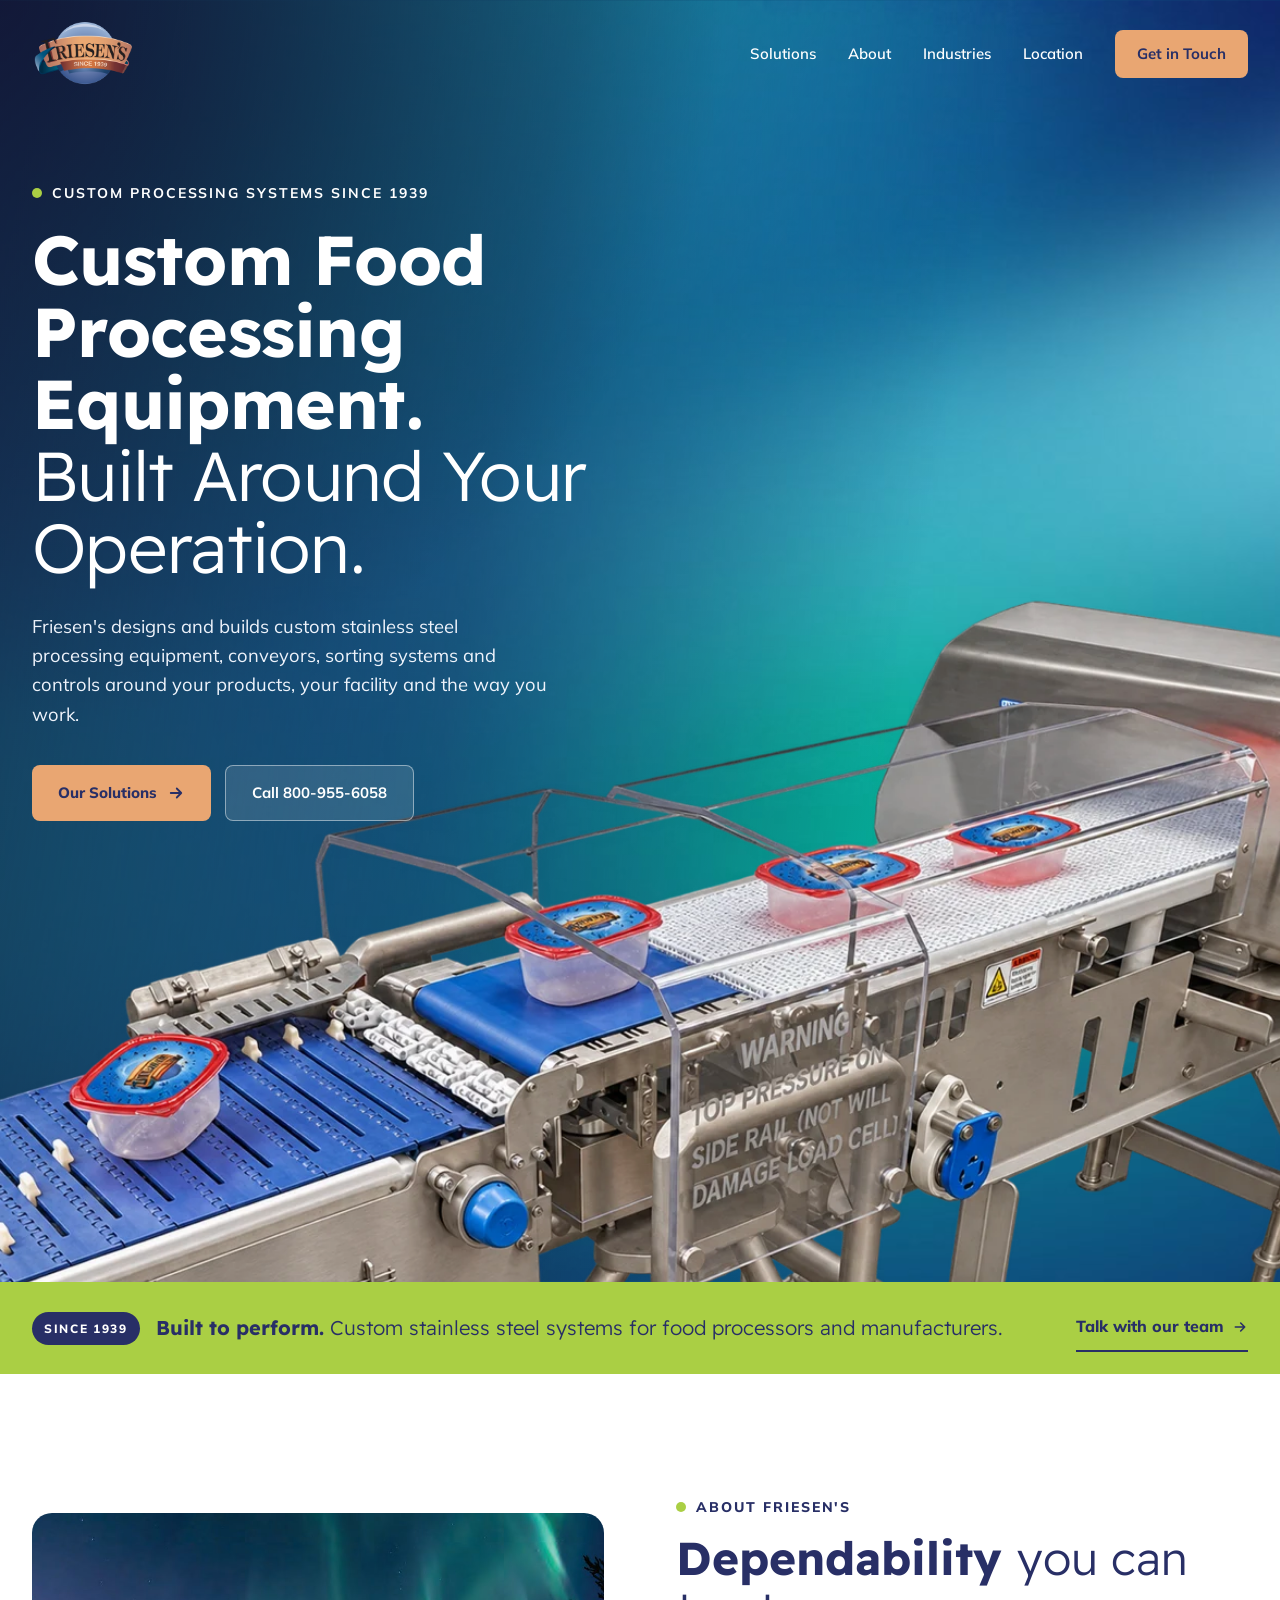
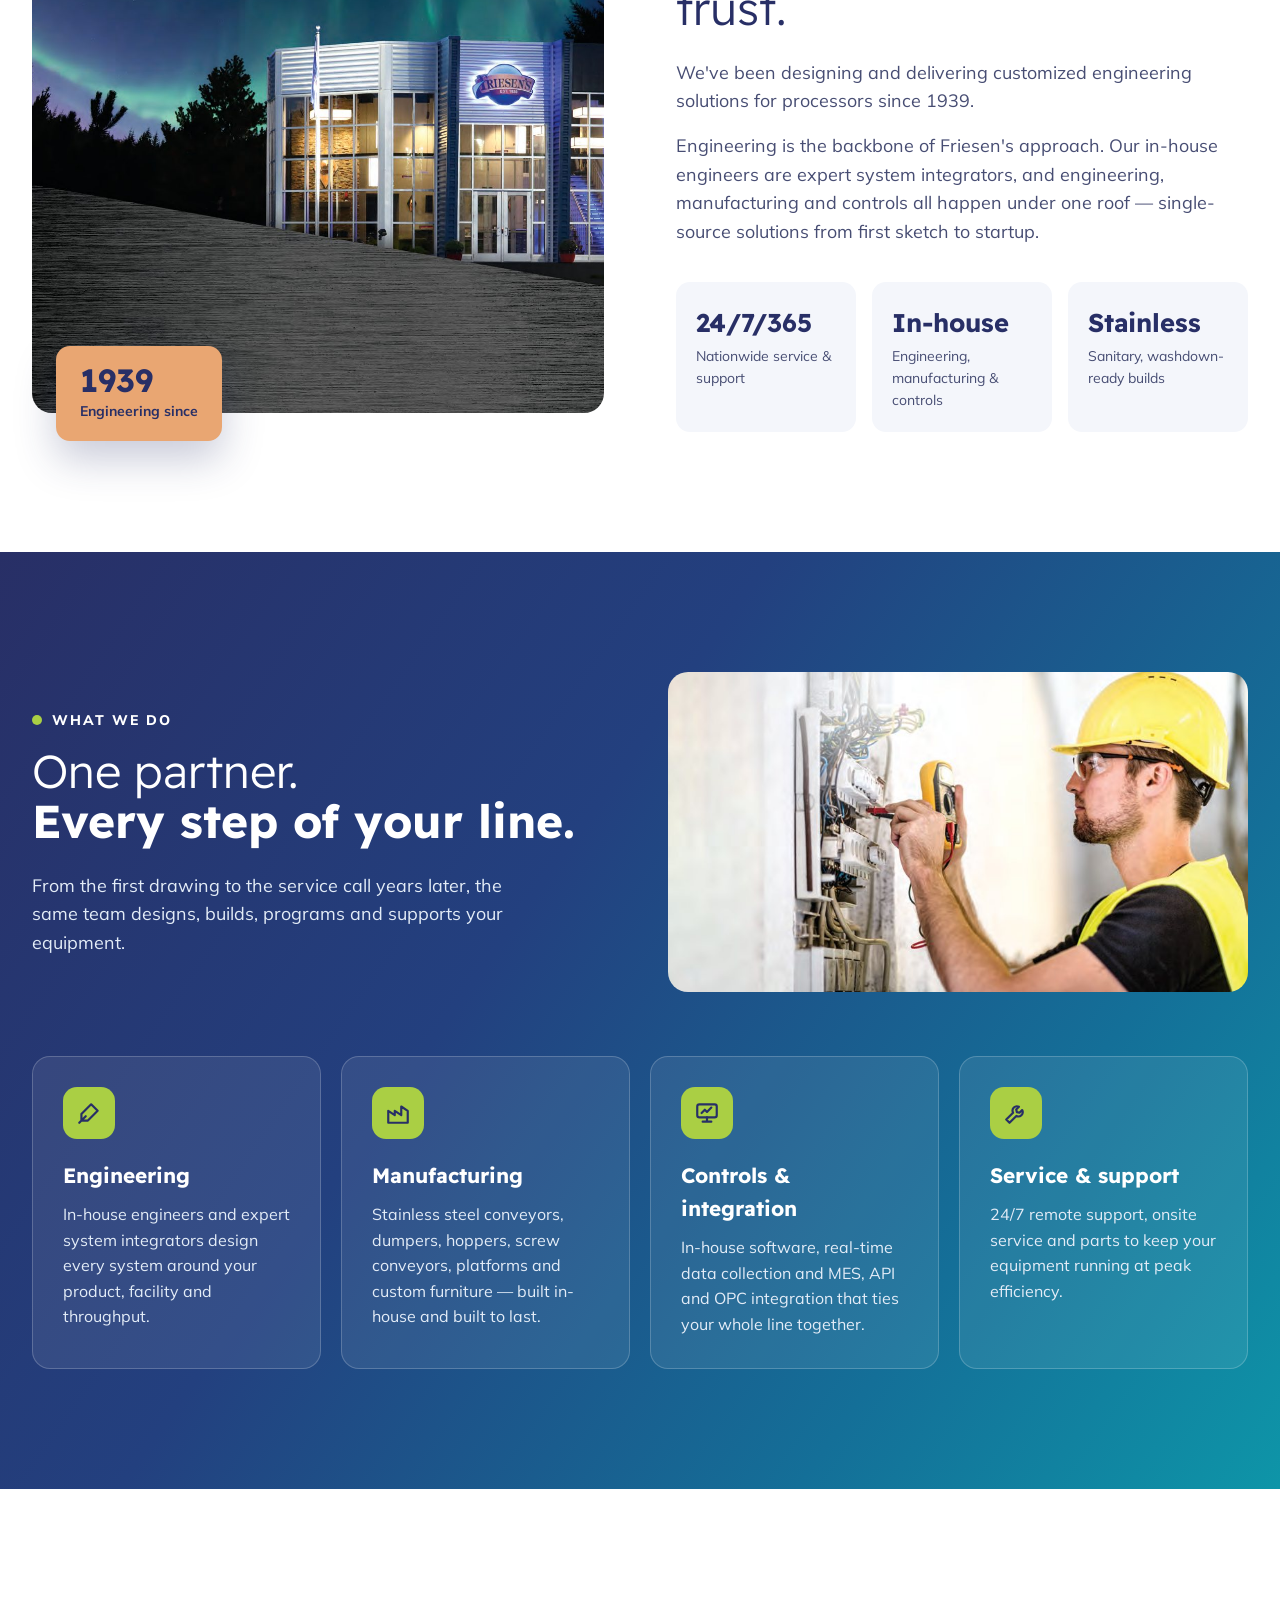
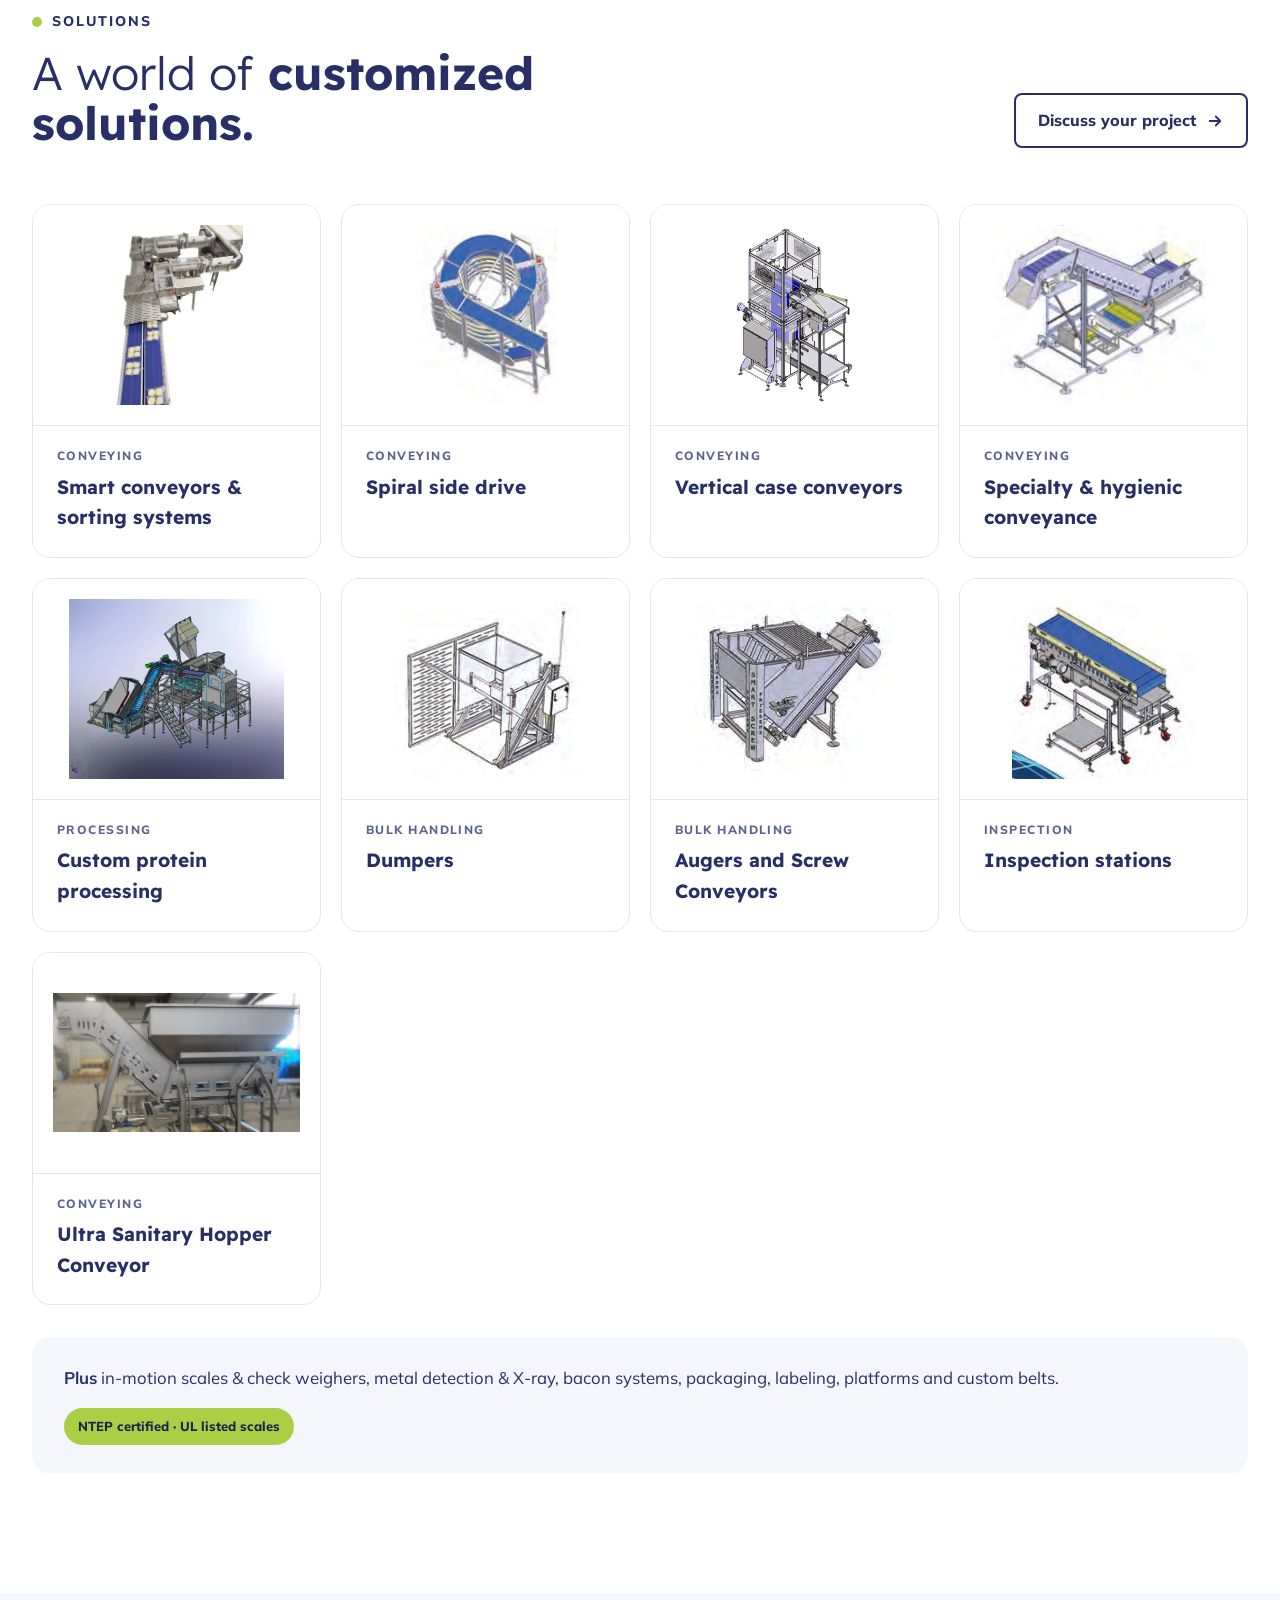
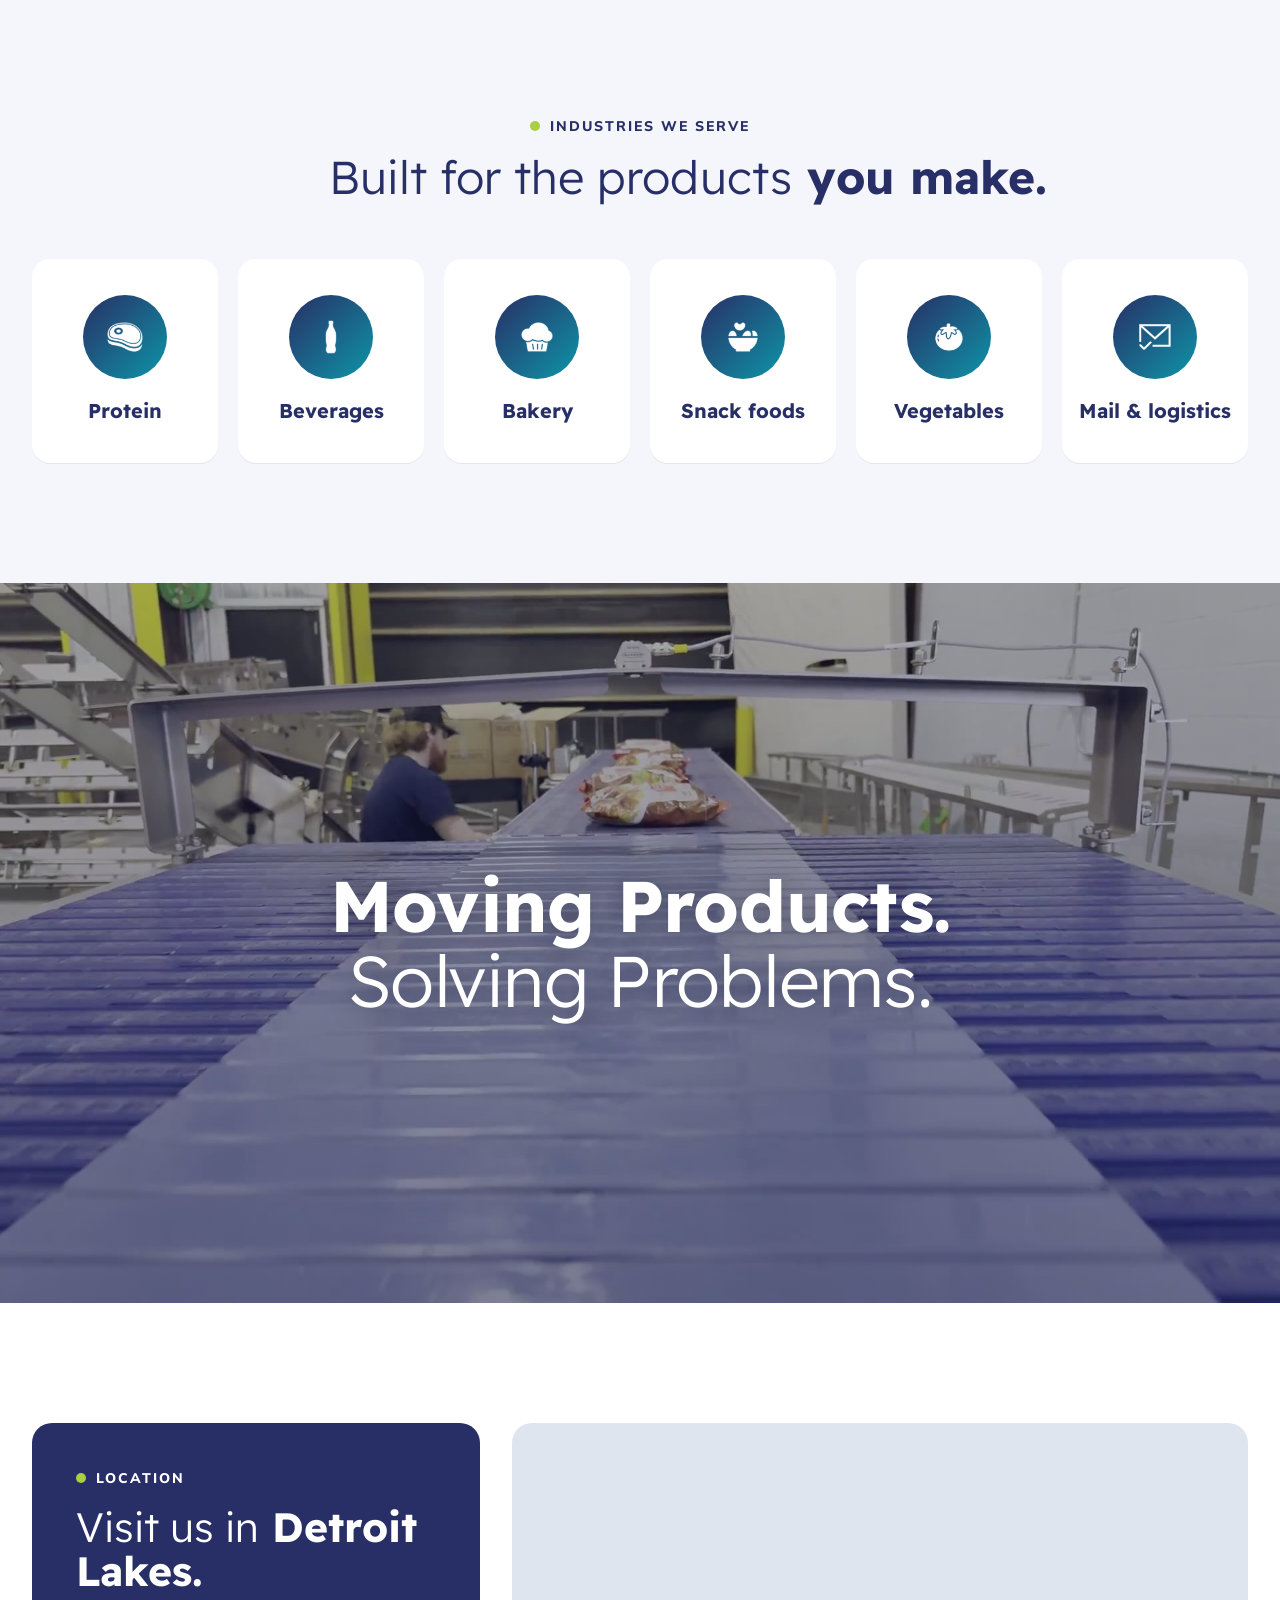
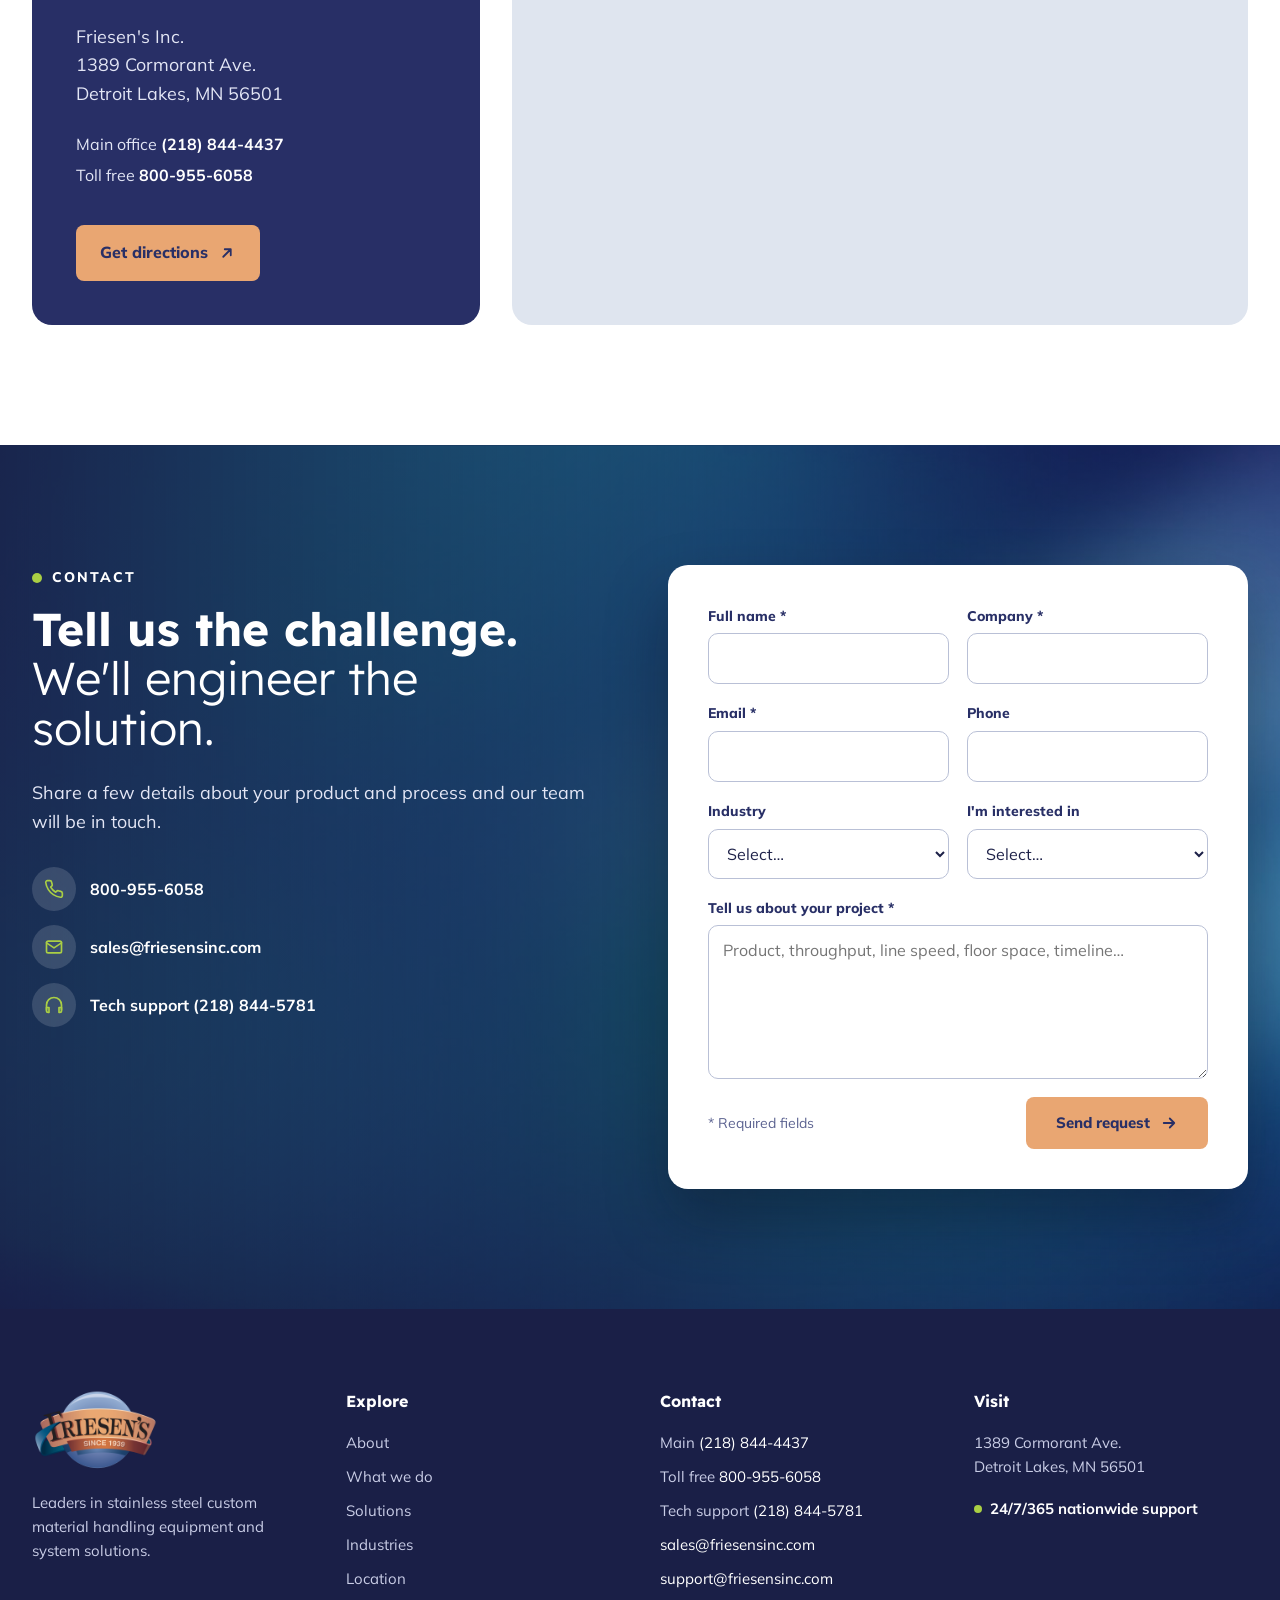
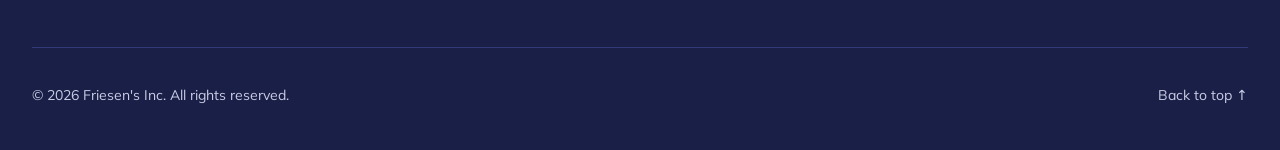
==== commit 24c24964: "Strengthen search optimization" ====
--- a/index.html
+++ b/index.html
@@ -3,9 +3,55 @@
 <head>
 <meta charset="utf-8">
 <meta name="viewport" content="width=device-width, initial-scale=1">
-<title>Friesen's Inc. — Custom Processing Equipment Since 1939</title>
+<title>Custom Food Processing Equipment &amp; Conveyors | Friesen's Inc.</title>
+<meta name="description" content="Friesen's Inc. designs and builds custom stainless steel food processing equipment, conveyors, sorting systems and controls from Detroit Lakes, Minnesota.">
+<meta name="robots" content="index, follow, max-image-preview:large">
+<link rel="canonical" href="https://www.friesensinc.com/">
+<meta property="og:type" content="website">
+<meta property="og:url" content="https://www.friesensinc.com/">
+<meta property="og:title" content="Custom Food Processing Equipment &amp; Conveyors | Friesen's Inc.">
+<meta property="og:description" content="Custom stainless steel food processing equipment, conveyors, sorting systems and controls built around your operation.">
+<meta property="og:image" content="https://www.friesensinc.com/assets/1eb6f1b08d95fac8ca7e5b9ccd2fb1bd.jpg">
+<meta property="og:image:width" content="1600">
+<meta property="og:image:height" content="840">
+<meta name="twitter:card" content="summary_large_image">
+<meta name="twitter:title" content="Custom Food Processing Equipment &amp; Conveyors | Friesen's Inc.">
+<meta name="twitter:description" content="Custom stainless steel food processing equipment, conveyors, sorting systems and controls built around your operation.">
+<meta name="twitter:image" content="https://www.friesensinc.com/assets/1eb6f1b08d95fac8ca7e5b9ccd2fb1bd.jpg">
+<script type="application/ld+json">
+{
+  "@context": "https://schema.org",
+  "@type": "Organization",
+  "@id": "https://www.friesensinc.com/#organization",
+  "name": "Friesen's Inc.",
+  "url": "https://www.friesensinc.com/",
+  "logo": "https://www.friesensinc.com/assets/1e3516575b241b6e0405d7996ae8eb9e.png",
+  "image": "https://www.friesensinc.com/assets/1eb6f1b08d95fac8ca7e5b9ccd2fb1bd.jpg",
+  "description": "Friesen's Inc. designs and builds custom stainless steel food processing equipment, conveyors, sorting systems and controls.",
+  "foundingDate": "1939",
+  "telephone": "+1-218-844-4437",
+  "email": "sales@friesensinc.com",
+  "address": {
+    "@type": "PostalAddress",
+    "streetAddress": "1389 Cormorant Ave.",
+    "addressLocality": "Detroit Lakes",
+    "addressRegion": "MN",
+    "postalCode": "56501",
+    "addressCountry": "US"
+  },
+  "areaServed": "US"
+}
+</script>
 <script src="./vendor/react.js"></script>
 <script src="./vendor/react-dom.js"></script>
+<script>
+window.op=window.op||function(){var n=[];return new Proxy(function(){arguments.length&&n.push([].slice.call(arguments))},{get:function(t,r){return"q"===r?n:function(){n.push([r].concat([].slice.call(arguments)))}} ,has:function(t,r){return"q"===r}}) }();
+window.op('init', {
+  clientId: '85c83682-c5f3-4be5-bb4d-7d02347f31d9',
+  trackScreenViews: true,
+});
+</script>
+<script src="https://openpanel.dev/op1.js" defer async></script>
 <script src="./support.js"></script>
 </head>
 <body>
@@ -20,11 +66,21 @@
 @media (max-width: 760px){
   .site-header{padding:16px 20px!important;position:relative}
   .site-header__logo img{height:52px!important}
-  .mobile-menu-toggle{display:inline-flex;align-items:center;justify-content:center;width:46px;height:46px;padding:0;border:1px solid rgba(255,255,255,.55);border-radius:8px;background:rgba(20,24,58,.55);color:#fff;cursor:pointer}
-  .primary-nav{display:none!important;position:absolute;z-index:20;top:calc(100% - 4px);left:20px;right:20px;flex-direction:column;align-items:stretch!important;gap:4px!important;padding:12px;background:#282F66;border:1px solid rgba(255,255,255,.24);border-radius:12px;box-shadow:0 18px 36px rgba(8,10,30,.35)}
+  .mobile-menu-toggle{display:inline-flex;align-items:center;justify-content:center;width:46px;height:46px;padding:0;border:1px solid rgba(255,255,255,.48);border-radius:12px;background:rgba(15,35,80,.55);color:#fff;cursor:pointer;box-shadow:inset 0 1px 0 rgba(255,255,255,.15),0 8px 18px rgba(4,10,28,.2);transition:background .2s ease,transform .2s ease}
+  .mobile-menu-toggle:hover{background:rgba(255,255,255,.18);transform:translateY(-1px)}
+  .primary-nav{display:none!important;position:absolute;z-index:20;top:calc(100% + 6px);left:16px;right:16px;flex-direction:column;align-items:stretch!important;gap:0!important;padding:10px;background:linear-gradient(145deg,rgba(48,58,126,.98),rgba(27,42,96,.98));border:1px solid rgba(255,255,255,.28);border-radius:18px;box-shadow:0 22px 44px rgba(4,10,28,.42),inset 0 1px 0 rgba(255,255,255,.15)}
   .primary-nav.is-open{display:flex!important}
-  .primary-nav a{padding:12px 14px!important}
-  .primary-nav a:last-child{text-align:center;margin-top:4px}
+  .primary-nav::before{content:'Explore Friesen\2019s';padding:7px 12px 9px;color:#bfc9f3;font-size:11px;font-weight:800;letter-spacing:.14em;text-transform:uppercase}
+  .primary-nav a{display:flex!important;align-items:center;justify-content:space-between;padding:13px 14px!important;color:#fff!important;font-size:15px;border-bottom:1px solid rgba(255,255,255,.14);transition:background .2s ease}
+  .primary-nav a:not(:last-child)::after{content:'\2192';font-size:18px;font-weight:400;color:#AACF44}
+  .primary-nav a:hover{background:rgba(255,255,255,.09)}
+  .primary-nav a:last-child{justify-content:center;border:0;border-radius:10px;margin:10px 2px 2px;padding:13px 14px!important;box-shadow:0 8px 18px rgba(10,18,55,.24)}
+  #industries > div{padding:72px 20px!important}
+  #industries h2{width:auto!important;font-size:clamp(2rem,9vw,2.65rem)!important}
+  #industries ul{margin-top:34px!important;grid-template-columns:repeat(2,minmax(0,1fr))!important;gap:14px!important}
+  #industries li{min-width:0;padding:24px 10px!important;gap:12px!important}
+  #industries li > div{width:68px!important;height:68px!important}
+  #industries li h3{font-size:1rem!important;line-height:1.3;overflow-wrap:anywhere}
 }
 </style>
 </helmet>
@@ -48,8 +104,8 @@
 <div style="max-width: 1280px; margin: 0 auto; padding: 72px 32px 0">
 <div style="max-width: 640px; position: relative; z-index: 2">
 <p style="margin: 0 0 20px; display: inline-flex; align-items: center; gap: 10px; font-size: 14px; font-weight: 700; letter-spacing: 0.14em; text-transform: uppercase; color: #ffffff"><span style="width: 10px; height: 10px; border-radius: 50%; background: #AACF44; display: inline-block"></span>Custom processing systems since 1939</p>
-<h1 style="margin: 0; font-family: 'Readex Pro', sans-serif; font-size: clamp(2.6rem, 5.4vw, 4.6rem); line-height: 1.04; letter-spacing: -0.01em"><span style="font-weight: 700; display: block">Your Production Challenges.</span><span style="font-weight: 300; display: block">Our Next Solution.</span></h1>
-<p style="margin: 28px 0 0; max-width: 520px; font-size: 1.15rem; color: #eef3fb">Friesen's designs and builds custom processing equipment around your products, your facility, and the way you work.</p>
+<h1 style="margin: 0; font-family: 'Readex Pro', sans-serif; font-size: clamp(2.6rem, 5.4vw, 4.6rem); line-height: 1.04; letter-spacing: -0.01em"><span style="font-weight: 700; display: block">Custom Food Processing Equipment.</span><span style="font-weight: 300; display: block">Built Around Your Operation.</span></h1>
+<p style="margin: 28px 0 0; max-width: 520px; font-size: 1.15rem; color: #eef3fb">Friesen's designs and builds custom stainless steel processing equipment, conveyors, sorting systems and controls around your products, your facility and the way you work.</p>
 <div style="margin-top: 36px; display: flex; flex-wrap: wrap; gap: 14px">
 <a href="#solutions" style="display: inline-flex; align-items: center; gap: 10px; background: #E9A672; color: #282F66; font-weight: 800; font-size: 15px; text-decoration: none; padding: 15px 26px; border-radius: 8px">Our Solutions <svg width="18" height="18" viewBox="0 0 24 24" fill="none" stroke="#282F66" stroke-width="2.4" stroke-linecap="round" stroke-linejoin="round" aria-hidden="true"><path d="M5 12h14M13 6l6 6-6 6"></path></svg></a>
 <a href="tel:+18009556058" style="display: inline-flex; align-items: center; background: rgba(255,255,255,0.12); border: 1px solid rgba(255,255,255,0.45); color: #ffffff; font-weight: 700; font-size: 15px; text-decoration: none; padding: 15px 26px; border-radius: 8px">Call 800-955-6058</a>
@@ -61,14 +117,14 @@
 </div>
 </section>
 
-<!-- COMING SOON BANNER -->
-<section aria-label="New website announcement" style="background: #AACF44; color: #282F66; position: relative; z-index: 3">
+<!-- CAPABILITY BANNER -->
+<section aria-label="Friesen's capabilities" style="background: #AACF44; color: #282F66; position: relative; z-index: 3">
 <div style="max-width: 1280px; margin: 0 auto; padding: 22px 32px; display: flex; flex-wrap: wrap; align-items: center; justify-content: space-between; gap: 14px 32px">
 <div style="display: flex; align-items: center; gap: 16px; flex-wrap: wrap">
-<span style="background: #282F66; color: #ffffff; font-size: 12px; font-weight: 800; letter-spacing: 0.14em; text-transform: uppercase; padding: 7px 12px; border-radius: 999px">New website</span>
-<p style="margin: 0; font-family: 'Readex Pro', sans-serif; font-size: 1.25rem; line-height: 1.3"><span style="font-weight: 700">Under construction.</span> <span style="font-weight: 300">Be on the lookout for our new website, coming soon.</span></p>
-</div>
-<a href="#contact" style="display: inline-flex; align-items: center; gap: 8px; color: #282F66; font-weight: 800; text-decoration: none; padding: 10px 0; border-bottom: 2px solid #282F66">Need us now? Get in touch <svg width="16" height="16" viewBox="0 0 24 24" fill="none" stroke="#282F66" stroke-width="2.4" stroke-linecap="round" stroke-linejoin="round" aria-hidden="true"><path d="M5 12h14M13 6l6 6-6 6"></path></svg></a>
+<span style="background: #282F66; color: #ffffff; font-size: 12px; font-weight: 800; letter-spacing: 0.14em; text-transform: uppercase; padding: 7px 12px; border-radius: 999px">Since 1939</span>
+<p style="margin: 0; font-family: 'Readex Pro', sans-serif; font-size: 1.25rem; line-height: 1.3"><span style="font-weight: 700">Built to perform.</span> <span style="font-weight: 300">Custom stainless steel systems for food processors and manufacturers.</span></p>
+</div>
+<a href="#contact" style="display: inline-flex; align-items: center; gap: 8px; color: #282F66; font-weight: 800; text-decoration: none; padding: 10px 0; border-bottom: 2px solid #282F66">Talk with our team <svg width="16" height="16" viewBox="0 0 24 24" fill="none" stroke="#282F66" stroke-width="2.4" stroke-linecap="round" stroke-linejoin="round" aria-hidden="true"><path d="M5 12h14M13 6l6 6-6 6"></path></svg></a>
 </div>
 </section>
 
